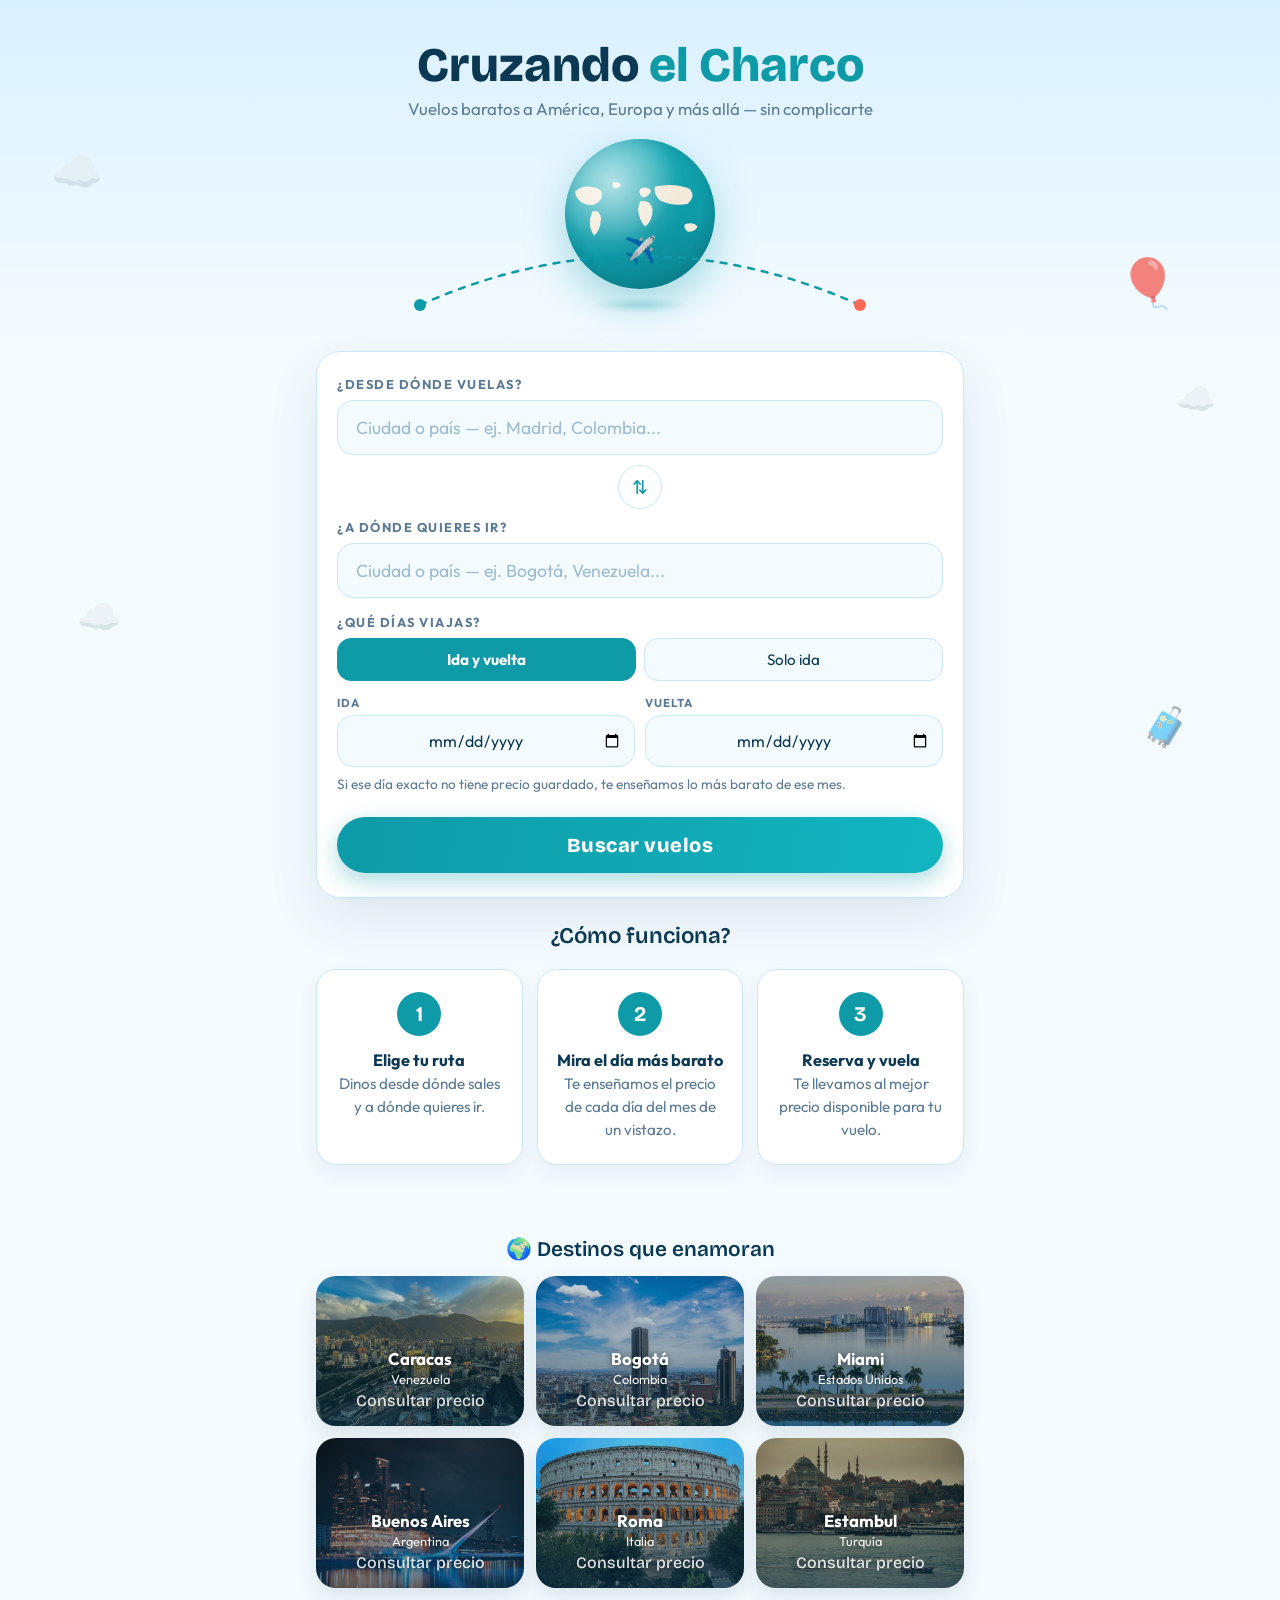
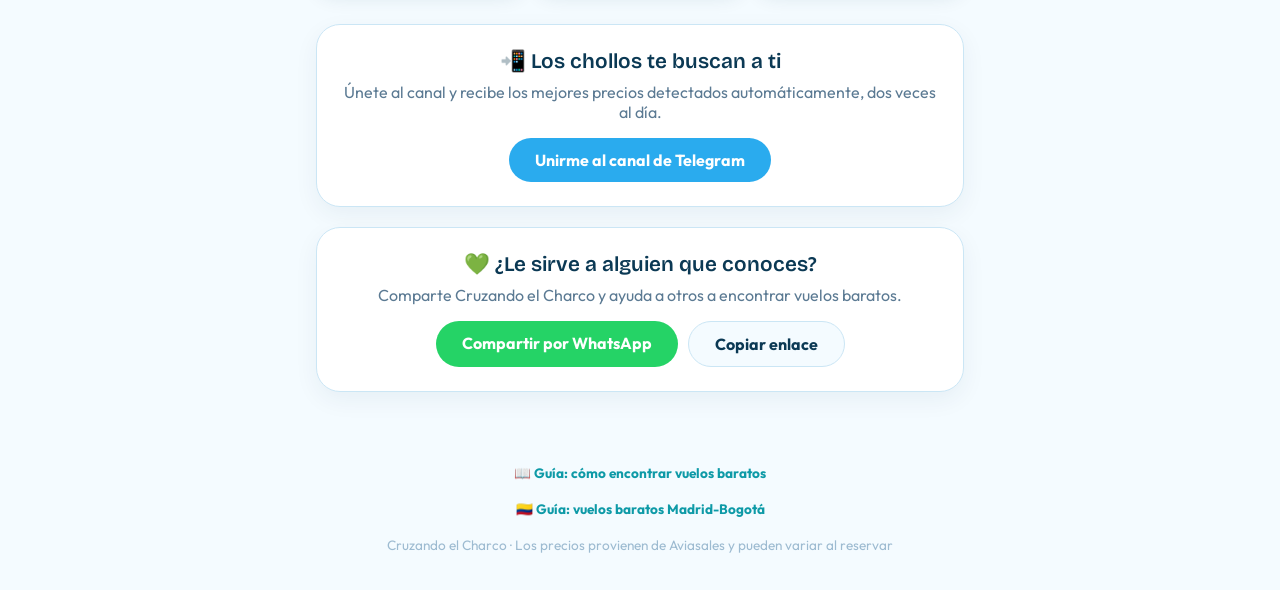
==== index.html @ 29f75b73 "Fix duplicate base tag and add newline Removed duplicate <base> tag and added newline at end of file" ====
<!DOCTYPE html>
<html lang="es">
<head>
<!-- Google tag (gtag.js) -->
<script async src="https://www.googletagmanager.com/gtag/js?id=G-6TBM1SYMMJ"></script>
<script>
  window.dataLayer = window.dataLayer || [];
  function gtag(){dataLayer.push(arguments);}
  gtag('js', new Date());
  gtag('config', 'G-6TBM1SYMMJ');
</script>
<meta charset="UTF-8">
<meta name="viewport" content="width=device-width, initial-scale=1">
<title>Cruzando el Charco ✈️ Buscador de vuelos baratos a América y Europa</title>
<meta name="description" content="Encuentra vuelos baratos entre España, Latinoamérica, Estados Unidos y Europa. Compara precios día a día y descubre los mejores chollos para cruzar el charco.">
<meta name="keywords" content="vuelos baratos, chollos de vuelos, vuelos España Latinoamérica, vuelos baratos Caracas, vuelos baratos Bogotá, vuelos baratos Miami, buscador de vuelos, ofertas de vuelos">
<link rel="canonical" href="https://cruzaelcharco.com/">
<meta property="og:type" content="website">
<meta property="og:title" content="Cruzando el Charco ✈️ Vuelos baratos a América y Europa">
<meta property="og:description" content="Compara precios día a día y descubre los mejores chollos para cruzar el charco.">
<meta property="og:url" content="https://cruzaelcharco.com/">
<meta property="og:locale" content="es_ES">
<meta name="twitter:card" content="summary_large_image">
<meta name="twitter:title" content="Cruzando el Charco ✈️ Vuelos baratos">
<meta name="twitter:description" content="Compara precios día a día y descubre los mejores chollos para cruzar el charco.">
<meta property="og:image" content="https://cruzaelcharco.com/icon-512.png">
<meta name="twitter:image" content="https://cruzaelcharco.com/icon-512.png">
<link rel="icon" href="favicon.ico" sizes="any">
<link rel="icon" type="image/png" sizes="32x32" href="favicon-32.png">
<link rel="apple-touch-icon" href="apple-touch-icon.png">
<link href="https://fonts.googleapis.com/css2?family=Bricolage+Grotesque:wght@600;800&family=Outfit:wght@400;500;700&display=swap" rel="stylesheet">
<link rel="stylesheet" href="estilo.css">
<base target="_blank">
<base target="_blank">
</head>
<body>

<span class="decor n1" aria-hidden="true">☁️</span>
<span class="decor n2" aria-hidden="true">☁️</span>
<span class="decor n3" aria-hidden="true">☁️</span>
<span class="decor globo-aero" aria-hidden="true">🎈</span>
<span class="decor maleta" aria-hidden="true">🧳</span>

<header>
  <h1>Cruzando <span class="mar">el Charco</span></h1>
  <p class="lema">Vuelos baratos a América, Europa y más allá — sin complicarte</p>
  <div class="globo-wrap">
  <div class="globo" id="globo-3d" aria-hidden="true"><div class="tierra"></div></div>
  <div class="globo-sombra" id="globo-sombra"></div>
</div>
  <svg class="charco" id="charco-svg" viewBox="0 0 560 110" xmlns="http://www.w3.org/2000/svg" aria-hidden="true" title="Toca para buscar vuelos">
    <path class="ruta-punteada" d="M 60 88 Q 280 -10 500 88"/>
    <g class="punto-parallax" data-depth="0.03">
      <circle cx="60" cy="88" r="6" fill="#0E9AA7"/>
    </g>
    <g class="punto-parallax" data-depth="0.03">
      <circle cx="500" cy="88" r="6" fill="#FF6B57"/>
    </g>
    <g class="avioncito avion-parallax" data-depth="0.08">
      <text x="280" y="42" font-size="26" text-anchor="middle">✈️</text>
    </g>
  </svg>
</header>

<main>
  <div class="tarjeta">
    <div class="campo">
      <label for="origen">¿Desde dónde vuelas?</label>
      <input type="text" id="origen" placeholder="Ciudad o país — ej. Madrid, Colombia..." autocomplete="off">
      <div class="sugerencias" id="sug-origen"></div>
    </div>

    <div class="intercambio">
      <button type="button" id="btn-intercambio" title="Intercambiar origen y destino" aria-label="Intercambiar origen y destino">⇅</button>
    </div>

    <div class="campo">
      <label for="destino">¿A dónde quieres ir?</label>
      <input type="text" id="destino" placeholder="Ciudad o país — ej. Bogotá, Venezuela..." autocomplete="off">
      <div class="sugerencias" id="sug-destino"></div>
    </div>

    <div class="campo">
      <label>¿Qué días viajas?</label>
      <div class="tipo-viaje">
        <button type="button" class="tipo elegido" data-tipo="ida-vuelta">Ida y vuelta</button>
        <button type="button" class="tipo" data-tipo="solo-ida">Solo ida</button>
      </div>
      <div class="fechas">
        <div>
          <div class="sub-fecha">Ida</div>
          <input type="date" id="fecha-ida" aria-label="Día de ida">
        </div>
        <div id="caja-vuelta">
          <div class="sub-fecha">Vuelta</div>
          <input type="date" id="fecha-vuelta" aria-label="Día de vuelta">
        </div>
      </div>
      <div class="aviso-flexible" id="aviso-flexible">Si ese día exacto no tiene precio guardado, te enseñamos lo más barato de ese mes.</div>
    </div>

    <button class="boton-buscar" id="buscar">Buscar vuelos</button>
  </div>

  <div class="como-funciona animate-on-scroll" id="como-funciona">
    <h2>¿Cómo funciona?</h2>
    <div class="pasos">
      <div class="paso">
        <div class="paso-num">1</div>
        <div class="paso-txt"><strong>Elige tu ruta</strong><br>Dinos desde dónde sales y a dónde quieres ir.</div>
      </div>
      <div class="paso">
        <div class="paso-num">2</div>
        <div class="paso-txt"><strong>Mira el día más barato</strong><br>Te enseñamos el precio de cada día del mes de un vistazo.</div>
      </div>
      <div class="paso">
        <div class="paso-num">3</div>
        <div class="paso-txt"><strong>Reserva y vuela</strong><br>Te llevamos al mejor precio disponible para tu vuelo.</div>
      </div>
    </div>
  </div>

  <div id="estado"></div>
  <div id="calendario"></div>
  <div id="resultados"></div>

  <div class="chollos animate-on-scroll" id="chollos">
    <h2 id="titulo-chollos">🔥 Chollos de hoy desde Madrid</h2>
    <div class="subtitulo">Ida y vuelta, precios detectados en las últimas horas</div>
    <div class="rejilla-chollos" id="rejilla-chollos"></div>
  </div>

  <div class="destinos animate-on-scroll">
    <h2>🌍 Destinos que enamoran</h2>
    <div class="rejilla-destinos">
      <button type="button" class="destino d-caracas" data-iata="CCS" data-ciudad="Caracas">
        <span class="nombre">Caracas</span><span class="pais">Venezuela</span><span class="precio-destino" data-destino="CCS">Desde —</span>
      </button>
      <button type="button" class="destino d-bogota" data-iata="BOG" data-ciudad="Bogotá">
        <span class="nombre">Bogotá</span><span class="pais">Colombia</span><span class="precio-destino" data-destino="BOG">Desde —</span>
      </button>
      <button type="button" class="destino d-miami" data-iata="MIA" data-ciudad="Miami">
        <span class="nombre">Miami</span><span class="pais">Estados Unidos</span><span class="precio-destino" data-destino="MIA">Desde —</span>
      </button>
      <button type="button" class="destino d-buenosaires" data-iata="EZE" data-ciudad="Buenos Aires">
        <span class="nombre">Buenos Aires</span><span class="pais">Argentina</span><span class="precio-destino" data-destino="EZE">Desde —</span>
      </button>
      <button type="button" class="destino d-roma" data-iata="FCO" data-ciudad="Roma">
        <span class="nombre">Roma</span><span class="pais">Italia</span><span class="precio-destino" data-destino="FCO">Desde —</span>
      </button>
      <button type="button" class="destino d-estambul" data-iata="IST" data-ciudad="Estambul">
        <span class="nombre">Estambul</span><span class="pais">Turquía</span><span class="precio-destino" data-destino="IST">Desde —</span>
      </button>
    </div>
  </div>


  <div class="telegram animate-on-scroll">
    <h2>📲 Los chollos te buscan a ti</h2>
    <p>Únete al canal y recibe los mejores precios detectados automáticamente, dos veces al día.</p>
    <a href="https://t.me/cruzandoelcharco_vuelos" target="_blank" rel="noopener">Unirme al canal de Telegram</a>
  </div>

  <div class="compartir animate-on-scroll">
    <h2>💚 ¿Le sirve a alguien que conoces?</h2>
    <p>Comparte Cruzando el Charco y ayuda a otros a encontrar vuelos baratos.</p>
    <div class="compartir-botones">
      <a class="btn-wa" id="btn-whatsapp" href="#" target="_blank" rel="noopener">Compartir por WhatsApp</a>
      <button type="button" class="btn-copiar" id="btn-copiar">Copiar enlace</button>
    </div>
  </div>
</main>

<footer>
  <a href="/como-encontrar-vuelos-baratos.html" style="color:var(--turquesa);text-decoration:none;font-weight:700;">📖 Guía: cómo encontrar vuelos baratos</a><br><br>
  <a href="/vuelos-baratos-madrid-bogota.html" style="color:var(--turquesa);text-decoration:none;font-weight:700;">🇨🇴 Guía: vuelos baratos Madrid-Bogotá</a><br><br>
  Cruzando el Charco · Los precios provienen de Aviasales y pueden variar al reservar
</footer>

<script>
const BACKEND = "https://buscadora-vuelos.onrender.com";
const MARKER = "748938";
const TRS = "554704";        /* proyecto Cruzaelcharco (web) */

/* Envuelve una ruta de Aviasales en un enlace tp.media que SÍ registra clics */
function enlaceAfiliado(rutaAviasales) {
  const destino = `https://www.aviasales.es${rutaAviasales}`;
  return `https://tp.media/r?marker=${MARKER}&trs=${TRS}&p=4114&campaign_id=100&u=${encodeURIComponent(destino)}`;
}

/* ---------- Aeropuertos: ciudad, país, IATA ---------- */
const AEROPUERTOS = [
  /* España */
  ["Madrid","España","MAD"],["Barcelona","España","BCN"],["Valencia","España","VLC"],
  ["Málaga","España","AGP"],["Sevilla","España","SVQ"],["Palma de Mallorca","España","PMI"],
  ["Alicante","España","ALC"],["Bilbao","España","BIO"],["Tenerife Norte","España","TFN"],
  ["Tenerife Sur","España","TFS"],["Gran Canaria","España","LPA"],["Santiago de Compostela","España","SCQ"],
  /* Venezuela */
  ["Caracas","Venezuela","CCS"],["Maracaibo","Venezuela","MAR"],["Valencia","Venezuela","VLN"],
  ["Barcelona","Venezuela","BLA"],["Porlamar (Margarita)","Venezuela","PMV"],
  /* Colombia */
  ["Bogotá","Colombia","BOG"],["Medellín","Colombia","MDE"],["Cali","Colombia","CLO"],
  ["Cartagena","Colombia","CTG"],["Barranquilla","Colombia","BAQ"],["Pereira","Colombia","PEI"],
  /* Estados Unidos */
  ["Miami","Estados Unidos","MIA"],["Nueva York (JFK)","Estados Unidos","JFK"],
  ["Orlando","Estados Unidos","MCO"],["Houston","Estados Unidos","IAH"],["Los Ángeles","Estados Unidos","LAX"],
  /* Cono Sur */
  ["Santiago de Chile","Chile","SCL"],["Buenos Aires (Ezeiza)","Argentina","EZE"],
  ["Montevideo","Uruguay","MVD"],["Asunción","Paraguay","ASU"],
  /* Andinos */
  ["Lima","Perú","LIM"],["Quito","Ecuador","UIO"],["Guayaquil","Ecuador","GYE"],
  ["La Paz","Bolivia","LPB"],["Santa Cruz","Bolivia","VVI"],
  /* Caribe y Centroamérica */
  ["Santo Domingo","República Dominicana","SDQ"],["Punta Cana","República Dominicana","PUJ"],
  ["La Habana","Cuba","HAV"],["San Juan","Puerto Rico","SJU"],["Panamá","Panamá","PTY"],
  ["San José","Costa Rica","SJO"],["Ciudad de Guatemala","Guatemala","GUA"],
  ["San Pedro Sula","Honduras","SAP"],["San Salvador","El Salvador","SAL"],
  /* México y Brasil */
  ["Ciudad de México","México","MEX"],["Cancún","México","CUN"],["Guadalajara","México","GDL"],
  ["São Paulo","Brasil","GRU"],["Río de Janeiro","Brasil","GIG"],
  /* Europa */
  ["Lisboa","Portugal","LIS"],["Oporto","Portugal","OPO"],
  ["París","Francia","CDG"],["Roma","Italia","FCO"],["Milán","Italia","MXP"],
  ["Venecia","Italia","VCE"],["Nápoles","Italia","NAP"],
  ["Londres","Reino Unido","LHR"],["Dublín","Irlanda","DUB"],
  ["Ámsterdam","Países Bajos","AMS"],["Bruselas","Bélgica","BRU"],
  ["Berlín","Alemania","BER"],["Frankfurt","Alemania","FRA"],["Múnich","Alemania","MUC"],
  ["Viena","Austria","VIE"],["Zúrich","Suiza","ZRH"],["Ginebra","Suiza","GVA"],
  ["Praga","Chequia","PRG"],["Budapest","Hungría","BUD"],["Varsovia","Polonia","WAW"],
  ["Atenas","Grecia","ATH"],["Estambul","Turquía","IST"],
  ["Copenhague","Dinamarca","CPH"],["Estocolmo","Suecia","ARN"],["Oslo","Noruega","OSL"],
  ["Bucarest","Rumanía","OTP"],
  /* África cercana */
  ["Marrakech","Marruecos","RAK"],["Casablanca","Marruecos","CMN"],["El Cairo","Egipto","CAI"]
];

/* Quita tildes y pasa a minúsculas para comparar */
function normalizar(t) {
  return t.toLowerCase().normalize("NFD").replace(/[\u0300-\u036f]/g, "");
}

/* Escapa HTML para insertar datos externos (API) de forma segura en innerHTML */
function escapeHTML(str) {
  return String(str).replace(/[&<>"']/g, c => ({
    "&":"&amp;", "<":"&lt;", ">":"&gt;", '"':"&quot;", "'":"&#39;"
  }[c]));
}

/* ---------- Autocompletado ---------- */
const seleccion = { origen:null, destino:null };

function montarAutocompletado(idInput, idLista, clave) {
  const input = document.getElementById(idInput);
  const lista = document.getElementById(idLista);

  function cerrar() { lista.classList.remove("abierta"); lista.innerHTML = ""; }

  function pintar(coincidencias) {
    lista.innerHTML = "";
    coincidencias.slice(0, 8).forEach(([ciudad, pais, iata]) => {
      const fila = document.createElement("div");
      fila.className = "sugerencia";
      fila.innerHTML = `<span><span class="ciudad">${escapeHTML(ciudad)}</span> <span class="pais">· ${escapeHTML(pais)}</span></span><span class="iata">${escapeHTML(iata)}</span>`;
      fila.addEventListener("mousedown", () => {   /* mousedown gana al blur */
        seleccion[clave] = iata;
        input.value = `${ciudad} (${iata})`;
        cerrar();
        if (clave === "origen") {
          cargarChollos(iata);
          actualizarPreciosDestinos(iata);
        }
      });
      lista.appendChild(fila);
    });
    lista.classList.toggle("abierta", coincidencias.length > 0);
  }

  let temporizador = null;

  input.addEventListener("input", () => {
    seleccion[clave] = null;                      /* si edita, invalida lo elegido */
    const texto = input.value.trim();
    const q = normalizar(texto);
    if (q.length < 2) { cerrar(); clearTimeout(temporizador); return; }

    /* 1) Respuesta instantánea con la lista local */
    const locales = AEROPUERTOS.filter(([ciudad, pais, iata]) =>
      normalizar(ciudad).includes(q) ||
      normalizar(pais).includes(q) ||
      iata.toLowerCase() === q
    );
    pintar(locales);

    /* 2) Consulta al autocompletado mundial de Travelpayouts (gratuito) */
    clearTimeout(temporizador);
    temporizador = setTimeout(async () => {
      try {
        const r = await fetch(`https://autocomplete.travelpayouts.com/places2?locale=es&types[]=city&types[]=airport&term=${encodeURIComponent(texto)}`);
        if (!r.ok) return;
        const lugares = await r.json();
        if (normalizar(input.value.trim()) !== q) return;   /* ya escribió otra cosa */

        const vistos = new Set();
        const mundiales = [];
        lugares.forEach(l => {
          if (!l.code || vistos.has(l.code)) return;
          vistos.add(l.code);
          mundiales.push([l.name, l.country_name || "", l.code]);
        });
        locales.forEach(a => { if (!vistos.has(a[2])) { vistos.add(a[2]); mundiales.push(a); } });
        if (mundiales.length > 0) pintar(mundiales);
      } catch (e) { /* sin conexión con el servicio: nos quedamos con la lista local */ }
    }, 250);
  });

  input.addEventListener("blur", () => setTimeout(cerrar, 150));
  input.addEventListener("focus", () => { if (input.value.trim().length >= 2) input.dispatchEvent(new Event("input")); });
}

montarAutocompletado("origen", "sug-origen", "origen");
montarAutocompletado("destino", "sug-destino", "destino");

/* Intercambiar origen y destino */
document.getElementById("btn-intercambio").addEventListener("click", () => {
  const iOrigen = document.getElementById("origen");
  const iDestino = document.getElementById("destino");
  [iOrigen.value, iDestino.value] = [iDestino.value, iOrigen.value];
  [seleccion.origen, seleccion.destino] = [seleccion.destino, seleccion.origen];
});

/* Tarjetas de destinos populares: tocar = rellenar destino */
document.querySelectorAll(".destino").forEach(tarjeta => {
  tarjeta.addEventListener("click", () => {
    seleccion.destino = tarjeta.dataset.iata;
    document.getElementById("destino").value = `${tarjeta.dataset.ciudad} (${tarjeta.dataset.iata})`;
    document.querySelector(".tarjeta").scrollIntoView({ behavior:"smooth", block:"start" });
    if (!seleccion.origen) document.getElementById("origen").focus();
  });
});

/* ---------- Fechas de ida y vuelta ---------- */
const NOMBRES_MES = ["Ene","Feb","Mar","Abr","May","Jun","Jul","Ago","Sep","Oct","Nov","Dic"];
const inIda = document.getElementById("fecha-ida");
const inVuelta = document.getElementById("fecha-vuelta");
const cajaVuelta = document.getElementById("caja-vuelta");
let tipoViaje = "ida-vuelta";

(function prepararFechas() {
  const hoy = new Date().toISOString().slice(0, 10);
  inIda.min = hoy;
  inVuelta.min = hoy;

  /* La vuelta nunca puede ser antes de la ida */
  inIda.addEventListener("change", () => {
    inVuelta.min = inIda.value || hoy;
    if (inVuelta.value && inVuelta.value < inIda.value) inVuelta.value = inIda.value;
  });

  /* Solo ida / ida y vuelta */
  document.querySelectorAll(".tipo").forEach(boton => {
    boton.addEventListener("click", () => {
      document.querySelectorAll(".tipo").forEach(b => b.classList.remove("elegido"));
      boton.classList.add("elegido");
      tipoViaje = boton.dataset.tipo;
      const soloIda = tipoViaje === "solo-ida";
      cajaVuelta.style.display = soloIda ? "none" : "";
      if (soloIda) inVuelta.value = "";
    });
  });
})();

/* ---------- Búsqueda ---------- */
const estado = document.getElementById("estado");
const resultados = document.getElementById("resultados");
const calendario = document.getElementById("calendario");

const MESES = ["enero","febrero","marzo","abril","mayo","junio",
               "julio","agosto","septiembre","octubre","noviembre","diciembre"];

function pintarCalendario(datos, mes) {
  calendario.innerHTML = "";
  const dias = Object.keys(datos);
  if (dias.length === 0) return;

  const [anio, numMes] = mes.split("-").map(Number);
  const totalDias = new Date(anio, numMes, 0).getDate();

  let masBarato = null;
  dias.forEach(d => {
    if (!masBarato || datos[d].price < datos[masBarato].price) masBarato = d;
  });
  const precios = dias.map(d => datos[d].price);
  const maxPrecio = Math.max(...precios);

  const caja = document.createElement("div");
  caja.className = "grafico";

  const diaBonito = `${Number(masBarato.slice(8,10))} de ${MESES[numMes-1]}`;
  caja.innerHTML = `
    <h3>📅 Precio de la ida, día a día</h3>
    <div class="mejor-dia">El día más barato es el <strong>${diaBonito} — ${datos[masBarato].price}€</strong>. Toca una barra para elegir día y reservar.</div>`;

  const zona = document.createElement("div");
  zona.className = "barras";

  const panelDia = document.createElement("div");

  function elegirDia(clave, barra) {
    zona.querySelectorAll(".barra").forEach(b => b.classList.remove("seleccionada"));
    barra.classList.add("seleccionada");
    inIda.value = clave;                     /* lo pasamos al formulario */
    inVuelta.min = clave;
    if (inVuelta.value && inVuelta.value < clave) inVuelta.value = clave;
    const v = datos[clave];
    const d = Number(clave.slice(8,10));
    const directo = v.transfers === 0;
    const escalas = directo ? "Directo" : `${v.transfers} escala(s)`;
    const enlace = enlaceAfiliado(v.link);
    panelDia.className = "dia-elegido";
    panelDia.innerHTML = `
      <div class="dato">
        <div class="dia">✈️ ${d} de ${MESES[numMes-1]}</div>
        <div class="extra">${escapeHTML(v.airline || "")} · ${escalas}</div>
      </div>
      <div class="precio-dia">${v.price}€</div>
      <a class="reservar-dia" href="${enlace}" target="_blank" rel="noopener">Reservar</a>`;
  }

  function elegirDiaSinDato(clave, barra) {
    zona.querySelectorAll(".barra").forEach(b => b.classList.remove("seleccionada"));
    barra.classList.add("seleccionada");
    inIda.value = clave;
    inVuelta.min = clave;
    if (inVuelta.value && inVuelta.value < clave) inVuelta.value = clave;
    const d = Number(clave.slice(8,10));
    const dd = clave.slice(8,10), mm = clave.slice(5,7);
    const enlace = enlaceAfiliado(`/search/${seleccion.origen}${dd}${mm}${seleccion.destino}1`);
    panelDia.className = "dia-elegido";
    panelDia.innerHTML = `
      <div class="dato">
        <div class="dia">🔎 ${d} de ${MESES[numMes-1]}</div>
        <div class="extra">Precio no guardado aún — compruébalo en vivo</div>
      </div>
      <a class="reservar-dia" href="${enlace}" target="_blank" rel="noopener">Ver precio en Aviasales</a>`;
  }

  for (let d = 1; d <= totalDias; d++) {
    const clave = `${mes}-${String(d).padStart(2,"0")}`;
    const barra = document.createElement("div");
    if (datos[clave]) {
      const p = datos[clave].price;
      barra.className = "barra" + (clave === masBarato ? " mas-barata" : "");
      barra.style.height = `${Math.max(12, Math.round(p / maxPrecio * 100))}%`;
      barra.style.cursor = "pointer";
      barra.innerHTML = `<span class="precio-flotante">día ${d} · ${p}€ · toca para elegir</span>`;
      barra.addEventListener("click", () => elegirDia(clave, barra));
    } else {
      barra.className = "barra sin-dato";
      barra.style.cursor = "pointer";
      barra.innerHTML = `<span class="precio-flotante">día ${d} · toca y compruébalo en vivo</span>`;
      barra.addEventListener("click", () => elegirDiaSinDato(clave, barra));
    }
    zona.appendChild(barra);
  }
  caja.appendChild(zona);

  const eje = document.createElement("div");
  eje.className = "eje-dias";
  eje.innerHTML = `<span>1</span><span>${totalDias}</span>`;
  caja.appendChild(eje);
  caja.appendChild(panelDia);

  caja.classList.add("entrada-suave");
  calendario.appendChild(caja);
}

document.getElementById("buscar").addEventListener("click", async () => {
  const btnBuscar = document.getElementById("buscar");
  resultados.innerHTML = "";
  calendario.innerHTML = "";

  /* Feedback visual: botón en estado cargando */
  btnBuscar.classList.add("buscando");
  btnBuscar.innerHTML = '<span class="spinner"></span> Buscando vuelos...';

  /* Skeleton loading mientras esperamos */
  resultados.innerHTML = '<div class="skeleton skeleton-card"></div><div class="skeleton skeleton-card"></div>';
  calendario.innerHTML = '<div class="skeleton skeleton-grafico"></div>';

  const comoFunc = document.getElementById("como-funciona");
  if (comoFunc) comoFunc.style.display = "none";

  if (!seleccion.origen) { estado.textContent = "Elige el origen de la lista de sugerencias 👆"; return; }
  if (!seleccion.destino) { estado.textContent = "Elige el destino de la lista de sugerencias 👆"; return; }
  const soloIda = tipoViaje === "solo-ida";
  const diaIda = inIda.value;
  const diaVuelta = inVuelta.value;
  if (!diaIda) { estado.textContent = "Elige el día de ida en el calendario 👆"; return; }
  if (!soloIda && !diaVuelta) { estado.textContent = "Elige también el día de vuelta 👆"; return; }

  const mesElegido = diaIda.slice(0, 7);
  const mesRegreso = diaVuelta ? diaVuelta.slice(0, 7) : null;

  estado.textContent = "Buscando... ✈️ (la primera búsqueda del día puede tardar hasta un minuto)";

  const base = `${BACKEND}/buscar?origen=${seleccion.origen}&destino=${seleccion.destino}`;

  try {
    const [r, rCal] = await Promise.all([
      fetch(soloIda ? `${base}&fecha=${diaIda}` : `${base}&fecha=${diaIda}&regreso=${diaVuelta}`),
      fetch(`${BACKEND}/calendario?origen=${seleccion.origen}&destino=${seleccion.destino}&fecha=${mesElegido}`)
    ]);
    if (!r.ok) throw new Error("Error del servidor");
    const data = await r.json();
    let vuelos = (data.data || []).sort((a, b) => a.price - b.price);
    let esIdaVuelta = !soloIda;
    let aviso = "";

    /* Red 1 (solo en ida y vuelta): esos días exactos no tienen precio → probamos esos meses */
    if (vuelos.length === 0 && !soloIda) {
      const r2 = await fetch(`${base}&fecha=${mesElegido}&regreso=${mesRegreso}`);
      if (r2.ok) {
        const data2 = await r2.json();
        vuelos = (data2.data || []).sort((a, b) => a.price - b.price);
        if (vuelos.length > 0) {
          aviso = "Esos días exactos no tienen precio guardado. Te enseñamos las mejores idas y vueltas de esos meses.<br>";
        }
      }
    }

    /* Red 2: probamos el mes entero, solo ida */
    if (vuelos.length === 0) {
      const r3 = await fetch(`${base}&fecha=${mesElegido}`);
      if (r3.ok) {
        const data3 = await r3.json();
        vuelos = (data3.data || []).sort((a, b) => a.price - b.price);
        if (vuelos.length > 0) {
          esIdaVuelta = false;
          aviso = soloIda
            ? "Ese día exacto no tiene precio guardado. Te enseñamos lo más barato de ese mes.<br>"
            : "No hay precios de ida y vuelta guardados para esas fechas. Te mostramos los de ida — al pulsar Reservar puedes añadir la vuelta en Aviasales.<br>";
        }
      }
    }

    /* El gráfico es un extra: si falla, la búsqueda sigue adelante */
    try {
      if (rCal.ok) {
        const dataCal = await rCal.json();
        pintarCalendario(dataCal.data || {}, mesElegido);
      }
    } catch (e) { /* sin gráfico, sin drama */ }

    if (vuelos.length === 0) {
      /* No hay precio guardado, pero mandamos al cliente a la búsqueda en vivo */
      const ddI = diaIda.slice(8,10), mmI = diaIda.slice(5,7);
      let ruta = `/search/${seleccion.origen}${ddI}${mmI}${seleccion.destino}`;
      if (!soloIda && diaVuelta) {
        ruta += `${diaVuelta.slice(8,10)}${diaVuelta.slice(5,7)}`;
      }
      ruta += "1";
      const enlaceVivo = enlaceAfiliado(ruta);
      estado.innerHTML = "No tenemos un precio guardado para esas fechas, pero puedes ver los vuelos disponibles en tiempo real 👇";
      const caja = document.createElement("div");
      caja.className = "vuelo";
      caja.innerHTML = `
        <div class="info">
          <div class="trayecto">${escapeHTML(seleccion.origen)} <span class="flecha">${soloIda ? "✈" : "⇄"}</span> ${escapeHTML(seleccion.destino)}</div>
          <div class="detalle">Consulta precios actualizados directamente en Aviasales</div>
        </div>
        <a class="reservar" href="${enlaceVivo}" target="_blank" rel="noopener">Ver vuelos en vivo</a>`;
      resultados.appendChild(caja);
      const btnBuscar = document.getElementById("buscar");
      btnBuscar.classList.remove("buscando");
      btnBuscar.textContent = "Buscar vuelos";
      return;
    }

    /* Guardamos los vuelos y pintamos con el filtro activo */
    const cuenta = { directo: vuelos.filter(v => v.transfers === 0).length,
                     escala: vuelos.filter(v => v.transfers > 0).length };

    function pintarVuelos(filtro) {
      resultados.innerHTML = "";
      let lista = vuelos;
      if (filtro === "directo") lista = vuelos.filter(v => v.transfers === 0);
      if (filtro === "escala")  lista = vuelos.filter(v => v.transfers > 0);

      /* Barra de filtro (solo si hay variedad que filtrar) */
      const barra = document.createElement("div");
      barra.className = "filtro-escalas";
      barra.innerHTML = `
        <button type="button" class="fesc ${filtro==='todos'?'activo':''}" data-f="todos">Todos (${vuelos.length})</button>
        <button type="button" class="fesc ${filtro==='directo'?'activo':''}" data-f="directo">Directo (${cuenta.directo})</button>
        <button type="button" class="fesc ${filtro==='escala'?'activo':''}" data-f="escala">Con escala (${cuenta.escala})</button>`;
      barra.querySelectorAll(".fesc").forEach(b =>
        b.addEventListener("click", () => pintarVuelos(b.dataset.f)));
      resultados.appendChild(barra);

      if (lista.length === 0) {
        const vacio = document.createElement("div");
        vacio.className = "detalle";
        vacio.style.cssText = "text-align:center;color:var(--apagado);padding:14px";
        vacio.textContent = filtro === "directo"
          ? "No hay vuelos directos guardados para esta ruta. Prueba \"Todos\" para ver las opciones con escala."
          : "No hay vuelos con escala para mostrar. Prueba \"Todos\".";
        resultados.appendChild(vacio);
        return;
      }

      lista.forEach(v => {
        const horas = Math.floor(v.duration_to / 60);
        const mins = v.duration_to % 60;
        const directo = v.transfers === 0;
        const escalas = directo ? "" : ` · ${v.transfers} escala(s)`;
        const dia = v.departure_at ? v.departure_at.slice(0, 10) : "";
        const diaVuelta = v.return_at ? v.return_at.slice(0, 10) : "";
        const lineaVuelta = diaVuelta
          ? `<div class="detalle">🔁 Vuelta: ${diaVuelta}${v.return_transfers === 0 ? " · directo" : ` · ${v.return_transfers} escala(s)`}</div>`
          : "";
        const enlace = enlaceAfiliado(v.link);

        const div = document.createElement("div");
        div.className = "vuelo";
        div.innerHTML = `
          <div class="info">
            <div class="trayecto">${escapeHTML(v.origin)} <span class="flecha">${diaVuelta ? "⇄" : "✈"}</span> ${escapeHTML(v.destination)}
              ${directo ? '<span class="etiqueta-directo">Directo</span>' : ''}
            </div>
            <div class="detalle">${dia} · ${escapeHTML(v.airline)} · ${horas}h ${mins}min${escalas}</div>
            ${lineaVuelta}
          </div>
          <div class="precio">${v.price}€</div>
          <a class="reservar" href="${enlace}" target="_blank" rel="noopener">Reservar</a>`;
        resultados.appendChild(div);
      });
    }

    estado.innerHTML = aviso + `${vuelos.length} vuelo(s) encontrados — precio ${esIdaVuelta ? "de ida y vuelta" : "solo ida"}`;
    pintarVuelos("todos");
  } catch (err) {
    estado.textContent = "No pudimos completar la búsqueda. Espera unos segundos y reintenta.";
  } finally {
    /* Restaurar botón siempre, haya resultado o error */
    const btnBuscar = document.getElementById("buscar");
    btnBuscar.classList.remove("buscando");
    btnBuscar.textContent = "Buscar vuelos";
  }
});

/* ---------- Chollos de hoy (se cargan solos al entrar) ---------- */
const CIUDADES = {
  MOW:"Moscú", BCN:"Barcelona", ROM:"Roma", PAR:"París", LED:"San Petersburgo",
  TCI:"Tenerife", AMS:"Ámsterdam", IST:"Estambul", LON:"Londres", IBZ:"Ibiza",
  DUS:"Düsseldorf", BUH:"Bucarest", LPA:"Las Palmas", PMI:"Mallorca", TIA:"Tirana",
  BER:"Berlín", BUD:"Budapest", MIL:"Milán", BKK:"Bangkok", VCE:"Venecia",
  OPO:"Oporto", LIS:"Lisboa", SOF:"Sofía", PRG:"Praga", VIE:"Viena", DUB:"Dublín",
  BRU:"Bruselas", CPH:"Copenhague", ATH:"Atenas", NAP:"Nápoles", FCO:"Roma",
  MXP:"Milán", CDG:"París", ORY:"París", NYC:"Nueva York", JFK:"Nueva York",
  MIA:"Miami", BOG:"Bogotá", CCS:"Caracas", SCL:"Santiago de Chile", EZE:"Buenos Aires",
  LIM:"Lima", MEX:"Ciudad de México", GRU:"São Paulo", PTY:"Panamá", SDQ:"Santo Domingo",
  HAV:"La Habana", PUJ:"Punta Cana", CUN:"Cancún", UIO:"Quito", GYE:"Guayaquil",
  MVD:"Montevideo", ASU:"Asunción", LPB:"La Paz", SJO:"San José", CMN:"Casablanca",
  RAK:"Marrakech", AGP:"Málaga", SVQ:"Sevilla", VLC:"Valencia", BIO:"Bilbao"
};

function nombreCiudad(iata) {
  if (CIUDADES[iata]) return CIUDADES[iata];
  const enLista = AEROPUERTOS.find(a => a[2] === iata);
  return enLista ? enLista[0] : iata;
}

async function cargarChollos(origenIATA) {
  const seccion = document.getElementById("chollos");
  const rejilla = document.getElementById("rejilla-chollos");
  const titulo = document.getElementById("titulo-chollos");
  const iata = origenIATA || "MAD";
  const ciudadNombre = nombreCiudad(iata);
  if (titulo) titulo.textContent = `🔥 Chollos de hoy desde ${ciudadNombre}`;
  rejilla.innerHTML = "";
  try {
    const r = await fetch(`${BACKEND}/chollos?origen=${iata}`);
    if (!r.ok) return;
    const datos = await r.json();
    const lista = Object.values(datos.data || {})
      .filter(v => v.price && v.departure_at && v.return_at)
      .sort((a, b) => a.price - b.price)
      .slice(0, 6);
    if (lista.length === 0) return;

    const DIAS_MES = ["ene","feb","mar","abr","may","jun","jul","ago","sep","oct","nov","dic"];
    const bonito = f => `${f.slice(8,10)} ${DIAS_MES[Number(f.slice(5,7)) - 1]}`;
    const ddmm  = f => `${f.slice(8,10)}${f.slice(5,7)}`;

    lista.forEach(v => {
      const enlace = enlaceAfiliado(`/search/${v.origin}${ddmm(v.departure_at)}${v.destination}${ddmm(v.return_at)}1`);
      const tarjeta = document.createElement("div");
      tarjeta.className = "chollo";
      tarjeta.innerHTML = `
        <div class="ciudad">${escapeHTML(nombreCiudad(v.destination))}</div>
        <div class="cuando">${bonito(v.departure_at)} → ${bonito(v.return_at)}</div>
        <div class="cuando">${v.transfers === 0 ? "Directo" : v.transfers + " escala(s)"}</div>
        <div class="precio-ch">${v.price}€</div>
        <a href="${enlace}" target="_blank" rel="noopener">Ver vuelo</a>`;
      rejilla.appendChild(tarjeta);
    });

    /* Añadir urgencia: timestamp relativo */
    const ahora = new Date();
    const hace = Math.floor(Math.random() * 4) + 1; /* 1-4 horas */
    const sub = seccion.querySelector(".subtitulo");
    if (sub) {
      sub.innerHTML = `Ida y vuelta, precios detectados en las últimas horas <span class="urgencia"><span class="punto-urgencia"></span> Actualizado hace ${hace} h</span>`;
    }

    seccion.style.display = "block";
    seccion.classList.add("entrada-suave");
  } catch (e) { /* si falla, la sección simplemente no aparece */ }
}

/* Cargar chollos iniciales desde Madrid */
cargarChollos("MAD");

/* ---------- Compartir ---------- */
(function compartir() {
  const url = "https://cruzaelcharco.com";
  const texto = "✈️ Encontré esta web para buscar vuelos baratos, te enseña el día más barato del mes. Míralo: ";
  const wa = document.getElementById("btn-whatsapp");
  if (wa) wa.href = `https://wa.me/?text=${encodeURIComponent(texto + url)}`;

  const copiar = document.getElementById("btn-copiar");
  if (copiar) {
    copiar.addEventListener("click", async () => {
      try {
        await navigator.clipboard.writeText(url);
        copiar.textContent = "¡Copiado! ✓";
        copiar.classList.add("copiado");
        setTimeout(() => {
          copiar.textContent = "Copiar enlace";
          copiar.classList.remove("copiado");
        }, 2000);
      } catch (e) {
        copiar.textContent = url;
      }
    });
  }
})();

/* ---------- Animaciones al hacer scroll ---------- */
(function() {
  const observer = new IntersectionObserver((entries) => {
    entries.forEach(entry => {
      if (entry.isIntersecting) {
        entry.target.classList.add('visible');
      }
    });
  }, { threshold: 0.1 });

  document.querySelectorAll('.animate-on-scroll').forEach(el => observer.observe(el));
})();


/* ---------- Precios dinámicos en tarjetas de destino ---------- */
async function actualizarPreciosDestinos(origenIATA) {
  const mesActual = new Date().toISOString().slice(0, 7);
  const destinos = document.querySelectorAll('.precio-destino');

  destinos.forEach(el => {
    el.textContent = 'Desde —';
    el.classList.remove('visible', 'sin-dato');
    el.classList.add('cargando');
  });

  const promesas = Array.from(destinos).map(async (el) => {
    const destino = el.dataset.destino;
    try {
      const r = await fetch(`${BACKEND}/calendario?origen=${origenIATA}&destino=${destino}&fecha=${mesActual}`);
      if (!r.ok) throw new Error('Sin datos');
      const data = await r.json();
      const precios = Object.values(data.data || {});
      if (precios.length === 0) throw new Error('Sin precios');
      const masBarato = Math.min(...precios.map(p => p.price));
      el.textContent = `Desde ${masBarato}€`;
      el.classList.remove('cargando', 'sin-dato');
      el.classList.add('visible');
    } catch (e) {
      el.textContent = 'Consultar precio';
      el.classList.remove('cargando');
      el.classList.add('sin-dato', 'visible');
    }
  });

  await Promise.all(promesas);
}

/* Cargar precios iniciales desde Madrid */
actualizarPreciosDestinos('MAD');



/* ---------- Globo 3D interactivo ---------- */
(function() {
  const globo = document.getElementById('globo-3d');
  const sombra = document.getElementById('globo-sombra');
  const header = document.querySelector('header');
  if (!globo || !header) return;

  /* Click en el globo = bajar al buscador */
  globo.addEventListener('click', () => {
    document.querySelector('.tarjeta').scrollIntoView({ behavior: 'smooth', block: 'start' });
  });

  /* Rotación 3D según posición del ratón */
  header.addEventListener('mousemove', (e) => {
    const rect = globo.getBoundingClientRect();
    const centerX = rect.left + rect.width / 2;
    const centerY = rect.top + rect.height / 2;

    /* Cuánto se mueve el ratón desde el centro (-1 a 1) */
    const percentX = (e.clientX - centerX) / (window.innerWidth / 2);
    const percentY = (e.clientY - centerY) / (window.innerHeight / 2);

    /* Rotación máxima: 25 grados */
    const rotateY = percentX * 25;
    const rotateX = -percentY * 20;

    globo.style.transform = `rotateX(${rotateX}deg) rotateY(${rotateY}deg)`;

    /* La sombra se mueve en dirección contraria */
    if (sombra) {
      const shadowX = -percentX * 15;
      sombra.style.transform = `translateX(${shadowX}px)`;
      sombra.style.opacity = 1 - Math.abs(percentY) * 0.3;
    }

    /* El brillo (::before) se desplaza ajustando background-position vía CSS variable */
    const shineX = 30 + percentX * 20;
    const shineY = 30 + percentY * 20;
    globo.style.setProperty('--shine-x', shineX + '%');
    globo.style.setProperty('--shine-y', shineY + '%');
  });

  /* Al salir del header, vuelve a la posición neutral */
  header.addEventListener('mouseleave', () => {
    globo.style.transform = 'rotateX(0deg) rotateY(0deg)';
    if (sombra) {
      sombra.style.transform = 'translateX(0px)';
      sombra.style.opacity = 1;
    }
  });
})();

</script>
</body>
</html>
---- estilo.css ----
:root {
  --cielo:#D9F0FF;
  --horizonte:#F4FBFF;
  --nube:#FFFFFF;
  --tinta:#0B3954;
  --apagado:#5B7A93;
  --turquesa:#0E9AA7;
  --coral:#FF6B57;
  --borde:#CBE6F5;
}
* { box-sizing:border-box; margin:0; padding:0; }
html { scroll-behavior:smooth; }
body {
  font-family:'Outfit',sans-serif;
  background:linear-gradient(180deg, var(--cielo) 0%, var(--horizonte) 340px);
  color:var(--tinta);
  min-height:100vh;
}

header { text-align:center; padding:40px 16px 8px; }
header h1 {
  font-family:'Bricolage Grotesque',sans-serif;
  font-weight:800; font-size:clamp(1.9rem, 6vw, 3rem);
  line-height:1.05; color:var(--tinta);
}
header h1 .mar { color:var(--turquesa); }
header p.lema { color:var(--apagado); margin-top:8px; font-size:1.05rem; }

.charco { max-width:560px; margin:-96px auto 0; display:block; position:relative; z-index:2; }

/* ---------- Globo 3D interactivo ---------- */
.globo-wrap {
  perspective: 800px;
  display: inline-block;
  margin: 20px auto 0;
}
.globo {
  width:150px; height:150px; border-radius:50%;
  position:relative; overflow:hidden;
  background:linear-gradient(160deg, #17B0BD, #0E9AA7 60%, #0A7E8A);
  box-shadow:0 16px 40px rgba(14,154,167,.35);
  transform-style: preserve-3d;
  transition: transform 0.15s ease-out;
  cursor: pointer;
}
.globo .tierra {
  position:absolute; top:0; left:0; height:100%; width:200%;
  background-image:url('data:image/svg+xml;utf8,%3Csvg xmlns="http://www.w3.org/2000/svg" viewBox="0 0 300 150"%3E%3Cg fill="%23F2E9D8"%3E%3Cpath d="M20 30 Q35 15 60 22 Q80 28 72 45 Q60 62 40 55 Q22 48 20 30 Z"/%3E%3Cpath d="M55 70 Q70 65 72 85 Q70 110 58 118 Q48 105 50 85 Z"/%3E%3Cpath d="M95 12 Q108 8 112 18 Q106 26 96 22 Z"/%3E%3Cpath d="M150 25 Q165 18 172 28 Q170 40 155 42 Q146 34 150 25 Z"/%3E%3Cpath d="M150 50 Q170 45 175 65 Q175 90 160 100 Q148 88 146 65 Z"/%3E%3Cpath d="M180 20 Q220 12 250 25 Q262 40 245 55 Q215 60 190 48 Q176 34 180 20 Z"/%3E%3Cpath d="M240 95 Q258 90 265 100 Q260 112 245 110 Q236 103 240 95 Z"/%3E%3C/g%3E%3C/svg%3E');
  background-size:50% 100%; background-repeat:repeat-x;
  animation:girar 16s linear infinite;
}
@keyframes girar { to { transform:translateX(-50%); } }

/* Brillo 3D que se desplaza con la rotación */
.globo::before {
  content: "";
  position: absolute;
  top: 0; left: 0; right: 0; bottom: 0;
  border-radius: 50%;
  background: radial-gradient(circle at 30% 30%, rgba(255,255,255,0.4) 0%, transparent 50%);
  pointer-events: none;
  z-index: 2;
  transition: background 0.15s ease-out;
}

/* Sombra proyectada debajo */
.globo-sombra {
  width: 100px; height: 16px;
  background: radial-gradient(ellipse, rgba(14,154,167,0.25) 0%, transparent 70%);
  margin: 8px auto 0;
  border-radius: 50%;
  transition: transform 0.15s ease-out, opacity 0.15s ease-out;
}

.globo::after {
  content:""; position:absolute; inset:0; border-radius:50%;
  background:
    radial-gradient(circle at 32% 28%, rgba(255,255,255,.45), transparent 42%),
    radial-gradient(circle at 50% 50%, transparent 58%, rgba(7,60,70,.35) 100%);
  pointer-events:none;
}
@media (prefers-reduced-motion: reduce) { .globo .tierra { animation:none; } }

.ruta-punteada {
  stroke:var(--turquesa); stroke-width:2.5; fill:none;
  stroke-dasharray:6 8; stroke-linecap:round;
  animation:volar 2.4s linear infinite;
}
@keyframes volar { to { stroke-dashoffset:-28; } }
.avioncito { animation:balanceo 3s ease-in-out infinite; transform-origin:center; }
@keyframes balanceo { 0%,100%{transform:translateY(0)} 50%{transform:translateY(-4px)} }
@media (prefers-reduced-motion: reduce) {
  .ruta-punteada, .avioncito { animation:none; }
}

main { max-width:680px; margin:0 auto; padding:16px 16px 48px; }

.tarjeta {
  background:var(--nube);
  border:1px solid var(--borde);
  border-radius:24px;
  padding:24px 20px;
  box-shadow:0 20px 50px rgba(11,57,84,.10);
}
.campo { position:relative; margin-bottom:16px; }
label {
  display:block; font-size:.8rem; font-weight:700;
  color:var(--apagado); letter-spacing:1.5px; text-transform:uppercase;
  margin-bottom:8px;
}
input[type=text], input[type=date] {
  width:100%; padding:15px 18px;
  border-radius:16px; border:1.5px solid var(--borde);
  background:var(--horizonte); color:var(--tinta);
  font-family:'Outfit',sans-serif; font-size:1.1rem;
  transition:border-color .2s;
}
input[type=text]::placeholder { color:#9DBBD1; }
input[type=text]:focus, input[type=date]:focus { outline:none; border-color:var(--turquesa); }
input[type=date] {
  -webkit-appearance:none; appearance:none;
  min-width:0; font-size:1rem; padding:14px 12px;
  text-align:center;
}
.fechas { display:flex; gap:10px; }
.fechas > div { flex:1; min-width:0; }
.sub-fecha {
  font-size:.72rem; font-weight:700; color:var(--apagado);
  letter-spacing:1px; text-transform:uppercase; margin-bottom:5px;
}
@media (max-width:400px) { .fechas { flex-direction:column; } }
.aviso-flexible {
  font-size:.85rem; color:var(--apagado); margin-top:8px;
}
.tipo-viaje { display:flex; gap:8px; margin-bottom:14px; }
.filtro-escalas { display:flex; gap:8px; margin:4px 0 14px; }
.fesc {
  flex:1; padding:9px 8px; border-radius:12px;
  border:1.5px solid var(--borde); background:var(--nube);
  color:var(--tinta); font-family:'Outfit',sans-serif; font-size:.88rem;
  cursor:pointer; transition:all .15s;
}
.fesc:hover { border-color:var(--turquesa); }
.fesc.activo { background:var(--turquesa); border-color:var(--turquesa); color:#fff; font-weight:700; }
.tipo {
  flex:1; padding:11px 8px; border-radius:14px;
  border:1.5px solid var(--borde); background:var(--horizonte);
  color:var(--tinta); font-family:'Outfit',sans-serif; font-size:.95rem;
  cursor:pointer; transition:all .15s;
}
.tipo:hover { border-color:var(--turquesa); }
.tipo.elegido { background:var(--turquesa); border-color:var(--turquesa); color:#fff; font-weight:700; }

.intercambio { display:flex; justify-content:center; margin:-6px 0 10px; }
.intercambio button {
  background:var(--nube); border:1.5px solid var(--borde);
  color:var(--turquesa); width:44px; height:44px; border-radius:50%;
  font-size:1.2rem; cursor:pointer; transition:transform .3s, border-color .2s;
}
.intercambio button:hover { border-color:var(--turquesa); transform:rotate(180deg); }

.sugerencias {
  position:absolute; z-index:20; left:0; right:0; top:calc(100% + 6px);
  background:var(--nube); border:1.5px solid var(--borde);
  border-radius:16px; overflow:hidden; display:none;
  max-height:280px; overflow-y:auto;
  box-shadow:0 16px 40px rgba(11,57,84,.18);
}
.sugerencias.abierta { display:block; }
.sugerencia {
  padding:12px 18px; cursor:pointer; display:flex;
  justify-content:space-between; align-items:center; gap:12px;
}
.sugerencia:hover, .sugerencia.activa { background:var(--cielo); }
.sugerencia .ciudad { font-weight:500; }
.sugerencia .pais { color:var(--apagado); font-size:.85rem; }
.sugerencia .iata {
  font-family:'Bricolage Grotesque',sans-serif; font-weight:600;
  color:var(--turquesa); font-size:.9rem; letter-spacing:1px;
}

.meses { display:flex; gap:8px; overflow-x:auto; padding:4px 2px 8px; scrollbar-width:thin; }
.mes {
  flex:0 0 auto; padding:10px 16px; border-radius:999px;
  border:1.5px solid var(--borde); background:var(--nube);
  color:var(--tinta); font-family:'Outfit',sans-serif; font-size:.95rem;
  cursor:pointer; white-space:nowrap; transition:all .15s;
}
.mes:hover { border-color:var(--turquesa); }
.mes.elegido { background:var(--turquesa); border-color:var(--turquesa); color:#fff; font-weight:700; }

.boton-buscar {
  width:100%; margin-top:8px;
  background:linear-gradient(100deg, var(--turquesa), #12B5C0);
  color:#fff;
  font-family:'Bricolage Grotesque',sans-serif;
  font-size:1.25rem; font-weight:800; letter-spacing:.5px;
  border:none; border-radius:999px; padding:16px;
  cursor:pointer; transition:transform .15s, box-shadow .15s;
  box-shadow:0 8px 24px rgba(14,154,167,.35);
}
.boton-buscar:hover { transform:translateY(-2px); box-shadow:0 12px 32px rgba(14,154,167,.45); }
.boton-buscar:active { transform:scale(.98); }

/* ---------- Botón buscando ---------- */
.boton-buscar.buscando {
  background: linear-gradient(100deg, var(--apagado), #7a9aad);
  pointer-events: none;
  opacity: 0.85;
}
.spinner {
  display: inline-block;
  width: 18px; height: 18px;
  border: 2.5px solid rgba(255,255,255,0.3);
  border-top-color: #fff;
  border-radius: 50%;
  animation: spin 0.8s linear infinite;
  margin-right: 10px;
  vertical-align: middle;
}
@keyframes spin { to { transform: rotate(360deg); } }

#estado { text-align:center; padding:22px 8px; color:var(--apagado); }

.vuelo {
  background:var(--nube); border:1px solid var(--borde);
  border-radius:20px; padding:18px 20px; margin-top:14px;
  display:flex; justify-content:space-between; align-items:center;
  gap:14px; flex-wrap:wrap;
  animation:aparecer .35s ease both;
  box-shadow:0 8px 24px rgba(11,57,84,.06);
  transition:transform .2s, box-shadow .2s;
}
.vuelo:hover {
  transform:translateY(-3px);
  box-shadow:0 14px 36px rgba(11,57,84,.10);
}
@keyframes aparecer { from{opacity:0; transform:translateY(10px)} to{opacity:1; transform:none} }
.vuelo .info { flex:1; min-width:190px; }
.vuelo .trayecto {
  font-family:'Bricolage Grotesque',sans-serif; font-weight:600; font-size:1.25rem;
  display:flex; align-items:center; gap:8px;
}
.vuelo .trayecto .flecha { color:var(--turquesa); }
.vuelo .detalle { font-size:.9rem; color:var(--apagado); margin-top:6px; }
.vuelo .etiqueta-directo {
  display:inline-block; margin-left:6px; padding:2px 10px;
  background:rgba(16,185,129,.12); color:#0F9D6E;
  border-radius:999px; font-size:.78rem; font-weight:500;
}
.vuelo .precio {
  font-family:'Bricolage Grotesque',sans-serif; font-weight:800;
  font-size:2rem; color:var(--tinta); white-space:nowrap;
}
.vuelo a.reservar {
  background:var(--coral);
  color:#fff; text-decoration:none; font-weight:700;
  padding:12px 24px; border-radius:999px; font-size:1rem;
  transition:transform .15s, box-shadow .15s;
  box-shadow:0 6px 18px rgba(255,107,87,.35);
}
.vuelo a.reservar:hover { transform:translateY(-2px); box-shadow:0 10px 24px rgba(255,107,87,.45); }

.telegram {
  margin-top:36px; text-align:center;
  background:var(--nube); border:1px solid var(--borde);
  border-radius:24px; padding:24px 20px;
  box-shadow:0 8px 24px rgba(11,57,84,.06);
}
.telegram h2 { font-family:'Bricolage Grotesque',sans-serif; font-weight:600; font-size:1.3rem; }
.telegram p { color:var(--apagado); margin:8px 0 16px; }
.telegram a {
  display:inline-block; background:#2AABEE; color:#fff;
  text-decoration:none; font-weight:700; padding:12px 26px;
  border-radius:999px; transition:transform .15s;
}
.telegram a:hover { transform:translateY(-2px); }

.como-funciona {
  margin-top:24px; text-align:center;
}
.como-funciona h2 {
  font-family:'Bricolage Grotesque',sans-serif; font-weight:600;
  font-size:1.4rem; margin-bottom:20px;
}
.pasos {
  display:flex; gap:14px; justify-content:center; flex-wrap:wrap;
}
.paso {
  flex:1; min-width:180px; max-width:230px;
  background:var(--nube); border:1px solid var(--borde);
  border-radius:20px; padding:22px 18px;
  box-shadow:0 8px 20px rgba(11,57,84,.06);
  display:flex; flex-direction:column; align-items:center; gap:12px;
  transition:transform .2s, box-shadow .2s;
}
.paso:hover {
  transform:translateY(-4px);
  box-shadow:0 14px 30px rgba(11,57,84,.10);
}
.paso-num {
  width:44px; height:44px; border-radius:50%;
  background:var(--turquesa); color:#fff;
  font-family:'Bricolage Grotesque',sans-serif; font-weight:700; font-size:1.3rem;
  display:flex; align-items:center; justify-content:center;
}
.paso-txt { color:var(--apagado); font-size:.95rem; line-height:1.5; }
.paso-txt strong { color:var(--tinta); font-size:1.02rem; }

.compartir {
  margin-top:20px; text-align:center;
  background:var(--nube); border:1px solid var(--borde);
  border-radius:24px; padding:24px 20px;
  box-shadow:0 8px 24px rgba(11,57,84,.06);
}
.compartir h2 {
  font-family:'Bricolage Grotesque',sans-serif; font-weight:600; font-size:1.3rem;
}
.compartir p { color:var(--apagado); margin:8px 0 16px; }
.compartir-botones {
  display:flex; gap:10px; justify-content:center; flex-wrap:wrap;
}
.btn-wa {
  display:inline-block; background:#25D366; color:#fff;
  text-decoration:none; font-weight:700; padding:12px 26px;
  border-radius:999px; transition:transform .15s;
}
.btn-wa:hover { transform:translateY(-2px); }
.btn-copiar {
  background:var(--horizonte); color:var(--tinta); border:1.5px solid var(--borde);
  font-family:'Outfit',sans-serif; font-weight:700; font-size:1rem;
  padding:12px 26px; border-radius:999px; cursor:pointer; transition:all .15s;
}
.btn-copiar:hover { border-color:var(--turquesa); }
.btn-copiar.copiado { background:var(--turquesa); color:#fff; border-color:var(--turquesa); }

footer { text-align:center; color:#9DBBD1; font-size:.85rem; padding:24px 16px 36px; }

.decor {
  position:fixed; font-size:2.6rem; opacity:.5; z-index:0;
  pointer-events:none; user-select:none;
  animation:flotar 7s ease-in-out infinite;
}
.decor.n1 { top:16%; left:4%; }
.decor.n2 { top:42%; right:5%; font-size:2rem; animation-delay:1.6s; }
.decor.n3 { top:66%; left:6%; font-size:2.2rem; animation-delay:3s; }
.decor.globo-aero { top:28%; right:8%; font-size:3rem; animation-delay:.8s; opacity:.65; }
.decor.maleta { top:78%; right:7%; font-size:2.4rem; animation-delay:2.2s; }
@keyframes flotar { 0%,100%{transform:translateY(0)} 50%{transform:translateY(-16px)} }
@media (max-width:900px) { .decor { display:none; } }
@media (prefers-reduced-motion: reduce) { .decor { animation:none; } }
header, main { position:relative; z-index:1; }

.grafico {
  background:var(--nube); border:1px solid var(--borde); border-radius:20px;
  padding:18px 16px 12px; margin-top:16px;
  box-shadow:0 8px 20px rgba(11,57,84,.08);
}
.grafico h3 {
  font-family:'Bricolage Grotesque',sans-serif; font-weight:600;
  font-size:1.05rem; margin-bottom:4px;
}
.grafico .mejor-dia { font-size:.9rem; color:var(--apagado); margin-bottom:12px; }
.grafico .mejor-dia strong { color:var(--coral); }
.barras { display:flex; align-items:flex-end; gap:2px; height:130px; }
.barra {
  flex:1; border-radius:4px 4px 0 0; background:var(--turquesa);
  min-height:6px; position:relative; cursor:default;
  transition:opacity .15s;
}
.barra:hover { opacity:.75; }
.barra.sin-dato { background:var(--borde); }
.barra.mas-barata { background:var(--coral); }
.barra.seleccionada { outline:3px solid var(--tinta); outline-offset:1px; }
.dia-elegido {
  display:flex; align-items:center; gap:12px; flex-wrap:wrap;
  margin-top:14px; padding:12px 14px; border-radius:14px;
  background:var(--horizonte); border:1px solid var(--borde);
}
.dia-elegido .dato { flex:1; min-width:150px; }
.dia-elegido .dato .dia { font-weight:700; }
.dia-elegido .dato .extra { font-size:.85rem; color:var(--apagado); margin-top:2px; }
.dia-elegido .precio-dia { font-weight:800; font-size:1.2rem; color:var(--tinta); }
.dia-elegido .reservar-dia {
  background:var(--coral); color:#fff; text-decoration:none; font-weight:700;
  padding:10px 18px; border-radius:12px; white-space:nowrap;
}
.barra .precio-flotante {
  display:none; position:absolute; bottom:calc(100% + 4px); left:50%;
  transform:translateX(-50%); background:var(--tinta); color:#fff;
  font-size:.72rem; padding:3px 7px; border-radius:8px; white-space:nowrap; z-index:3;
}
.barra:hover .precio-flotante { display:block; }
.eje-dias { display:flex; justify-content:space-between; margin-top:6px;
  font-size:.75rem; color:var(--apagado); }

.destinos { margin-top:28px; }
.chollos { margin-top:28px; display:none; }
.chollos h2 {
  font-family:'Bricolage Grotesque',sans-serif; font-weight:600;
  font-size:1.3rem; text-align:center; margin-bottom:4px;
}
.chollos .subtitulo {
  text-align:center; font-size:.85rem; color:var(--apagado); margin-bottom:14px;
}
.rejilla-chollos {
  display:grid; grid-template-columns:repeat(3, 1fr); gap:12px;
}
@media (max-width:560px) { .rejilla-chollos { grid-template-columns:repeat(2, 1fr); } }
.chollo {
  background:var(--nube); border:1px solid var(--borde); border-radius:18px;
  padding:14px; display:flex; flex-direction:column; gap:3px;
  box-shadow:0 8px 20px rgba(11,57,84,.08);
  transition:transform .2s, box-shadow .2s;
}
.chollo:hover {
  transform:translateY(-4px);
  box-shadow:0 14px 30px rgba(11,57,84,.14);
}
.chollo .ciudad { font-weight:700; font-size:1.02rem; }
.chollo .cuando { font-size:.76rem; color:var(--apagado); }
.chollo .precio-ch {
  font-family:'Bricolage Grotesque',sans-serif; font-weight:700;
  font-size:1.35rem; color:var(--turquesa); margin-top:4px;
}
.chollo a {
  margin-top:8px; text-align:center; background:var(--coral); color:#fff;
  text-decoration:none; font-weight:700; font-size:.85rem;
  padding:8px 10px; border-radius:11px;
}
.destinos h2 {
  font-family:'Bricolage Grotesque',sans-serif; font-weight:600;
  font-size:1.3rem; text-align:center; margin-bottom:14px;
}
.rejilla-destinos {
  display:grid; grid-template-columns:repeat(3, 1fr); gap:12px;
}
@media (max-width:560px) { .rejilla-destinos { grid-template-columns:repeat(2, 1fr); } }
.destino {
  border:none; border-radius:20px; padding:72px 12px 16px; cursor:pointer;
  text-align:center; color:#fff; font-family:'Outfit',sans-serif;
  transition:transform .15s, box-shadow .15s;
  box-shadow:0 8px 20px rgba(11,57,84,.12);
  background-size:cover; background-position:center;
  text-shadow:0 1px 6px rgba(0,0,0,.55);
}
.destino:hover { transform:translateY(-4px); box-shadow:0 14px 30px rgba(11,57,84,.2); }
.destino .nombre { font-weight:700; font-size:1.05rem; display:block; }
.destino .pais { font-size:.8rem; opacity:.95; display:block; margin-top:2px; }

/* Precios en tarjetas de destino */
.destino .precio-destino {
  font-family: 'Bricolage Grotesque', sans-serif;
  font-weight: 800;
  font-size: 1.4rem;
  color: #fff;
  text-shadow: 0 1px 6px rgba(0,0,0,.55);
  margin-top: 4px;
  display: block;
  opacity: 0;
  transform: translateY(8px);
  transition: opacity 0.4s ease, transform 0.4s ease;
}
.destino .precio-destino.visible {
  opacity: 1;
  transform: translateY(0);
}
.destino .precio-destino.cargando::after {
  content: "...";
  animation: puntos 1.2s steps(3, end) infinite;
}
@keyframes puntos {
  0% { content: ""; }
  33% { content: "."; }
  66% { content: ".."; }
  100% { content: "..."; }
}
.destino .precio-destino.sin-dato {
  font-size: 1rem;
  font-weight: 500;
  opacity: 0.85;
}

.d-caracas     { background-image:linear-gradient(rgba(11,57,84,.15), rgba(11,57,84,.6)), url('img/caracas.jpg'); }
.d-bogota      { background-image:linear-gradient(rgba(11,57,84,.15), rgba(11,57,84,.6)), url('img/bogota.jpg'); }
.d-miami       { background-image:linear-gradient(rgba(11,57,84,.15), rgba(11,57,84,.6)), url('img/miami.jpg'); }
.d-buenosaires { background-image:linear-gradient(rgba(11,57,84,.15), rgba(11,57,84,.6)), url('img/buenosaires.jpg'); }
.d-roma        { background-image:linear-gradient(rgba(11,57,84,.15), rgba(11,57,84,.6)), url('img/roma.jpg'); }
.d-estambul    { background-image:linear-gradient(rgba(11,57,84,.15), rgba(11,57,84,.6)), url('img/estambul.jpg'); }

/* ---------- Animaciones al entrar en pantalla ---------- */
.animate-on-scroll {
  opacity: 0;
  transform: translateY(30px);
  transition: opacity 0.7s ease, transform 0.7s ease;
}
.animate-on-scroll.visible {
  opacity: 1;
  transform: translateY(0);
}

/* ---------- Skeleton loading ---------- */
@keyframes skeleton-shine {
  0% { background-position: -200px 0; }
  100% { background-position: calc(200px + 100%) 0; }
}
.skeleton {
  background: linear-gradient(90deg, var(--borde) 25%, #e0f0fa 50%, var(--borde) 75%);
  background-size: 200px 100%;
  animation: skeleton-shine 1.4s ease-in-out infinite;
  border-radius: 16px;
}
.skeleton-card {
  height: 140px;
  margin-top: 14px;
}
.skeleton-grafico {
  height: 180px;
  margin-top: 16px;
}

/* ---------- Urgencia chollos ---------- */
.urgencia {
  text-align: center;
  font-size: 0.82rem;
  color: var(--coral);
  font-weight: 700;
  margin-top: 6px;
  display: flex;
  align-items: center;
  justify-content: center;
  gap: 6px;
}
.punto-urgencia {
  width: 8px; height: 8px;
  background: var(--coral);
  border-radius: 50%;
  animation: pulse-dot 1.5s ease-in-out infinite;
}
@keyframes pulse-dot {
  0%, 100% { opacity: 1; transform: scale(1); }
  50% { opacity: 0.5; transform: scale(0.85); }
}

/* ---------- Entrada suave de resultados ---------- */
@keyframes slideUpFade {
  from { opacity: 0; transform: translateY(20px); }
  to   { opacity: 1; transform: translateY(0); }
}
.entrada-suave {
  animation: slideUpFade 0.5s ease both;
}
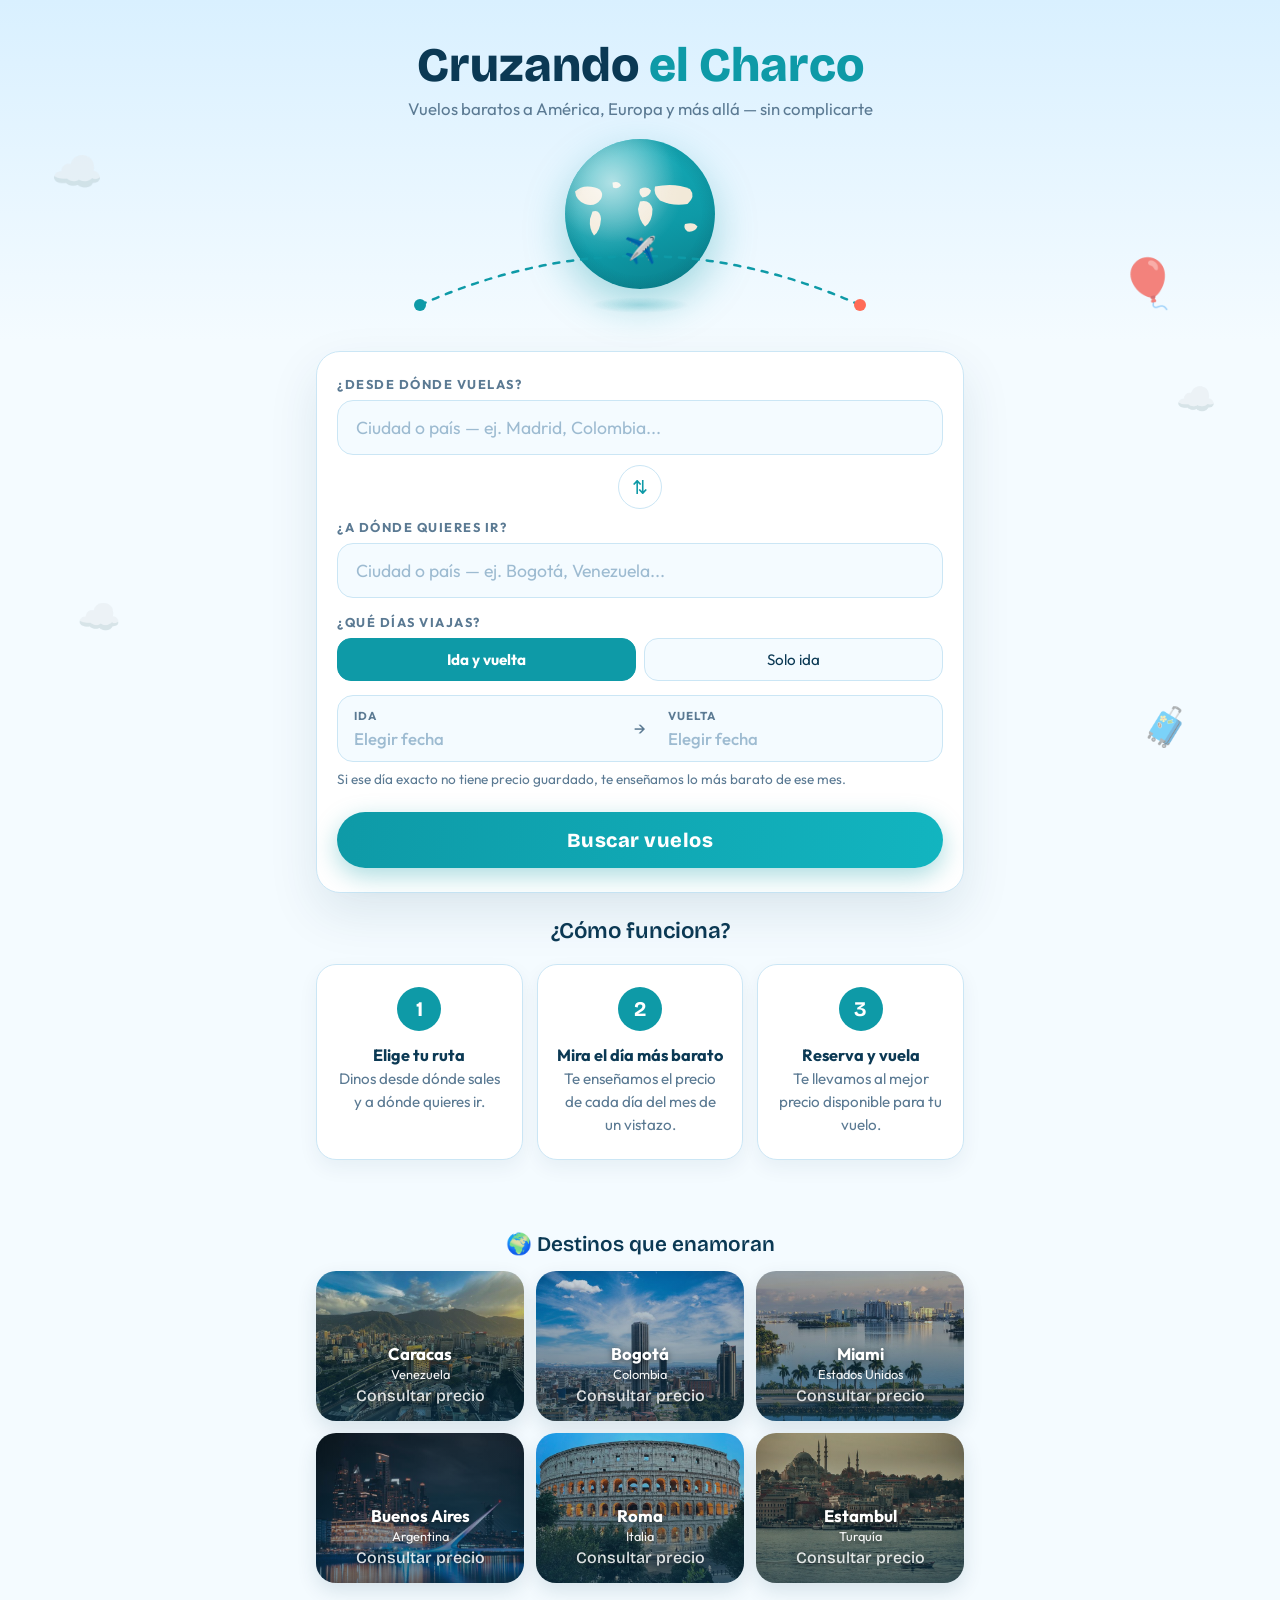
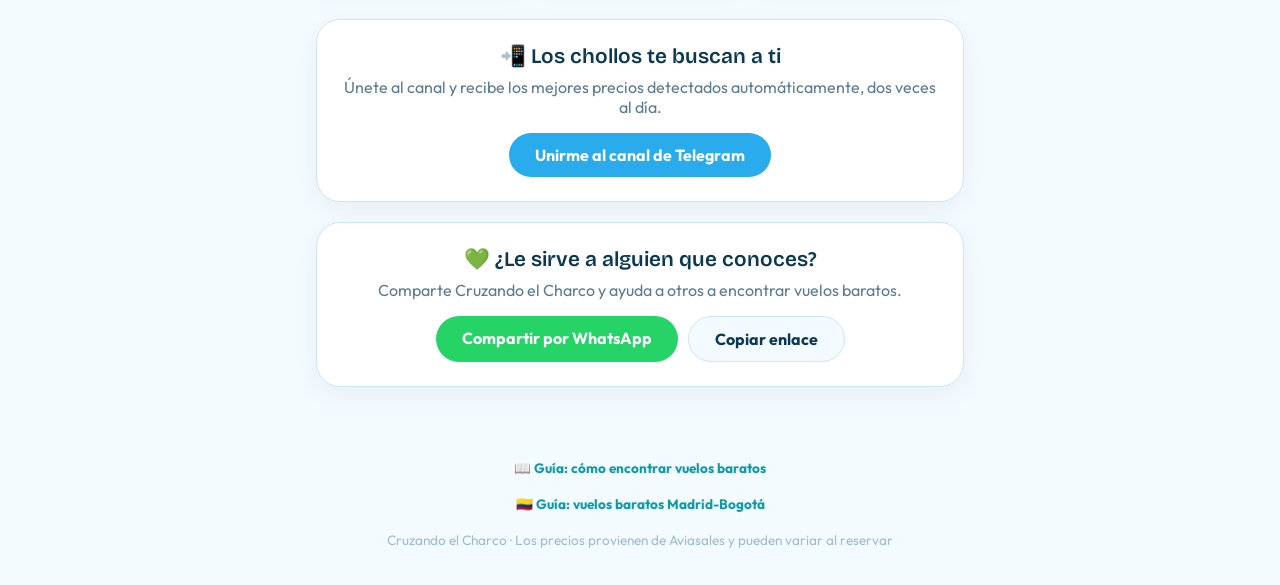
==== commit 8e245291: "Update index.html" ====
--- a/index.html
+++ b/index.html
@@ -29,9 +29,76 @@
 <link rel="icon" type="image/png" sizes="32x32" href="favicon-32.png">
 <link rel="apple-touch-icon" href="apple-touch-icon.png">
 <link href="https://fonts.googleapis.com/css2?family=Bricolage+Grotesque:wght@600;800&family=Outfit:wght@400;500;700&display=swap" rel="stylesheet">
-<link rel="stylesheet" href="estilo.css">
-<base target="_blank">
-<base target="_blank">
+<link rel="stylesheet" href="estilo.css?v=2">
+<style>
+  /* ===== Disparador de fechas ===== */
+  .fechas-disparador {
+    display:flex; align-items:stretch; gap:0;
+    border:1.5px solid var(--borde,#CBE6F5); border-radius:16px; overflow:hidden;
+    background:var(--horizonte,#F4FBFF); cursor:pointer;
+  }
+  .disp-lado { flex:1; padding:12px 16px; transition:background .15s; }
+  .disp-lado:hover { background:#E3F4FD; }
+  .disp-lado.activo { background:#D3ECFA; }
+  .disp-sep { display:flex; align-items:center; padding:0 6px; color:var(--apagado,#5B7A93); font-size:1.1rem; }
+  .disp-valor { font-size:1.05rem; font-weight:700; color:var(--tinta,#0B3954); margin-top:2px; }
+  .disp-valor.vacio { color:#9DBBD1; font-weight:500; }
+  .fechas-disparador.solo-ida .disp-sep,
+  .fechas-disparador.solo-ida #disp-vuelta { display:none; }
+
+  /* ===== Modal del calendario ===== */
+  .cal-overlay {
+    position:fixed; inset:0; background:rgba(11,57,84,.45);
+    display:none; align-items:center; justify-content:center; z-index:1000;
+    padding:16px;
+  }
+  .cal-overlay.abierto { display:flex; }
+  .cal-modal {
+    background:#fff; border-radius:24px; width:100%; max-width:380px;
+    max-height:90vh; overflow-y:auto; padding:20px;
+    box-shadow:0 20px 60px rgba(11,57,84,.3);
+    font-family:'Outfit',sans-serif;
+  }
+  .cal-cabecera { display:flex; justify-content:space-between; align-items:center; margin-bottom:14px; }
+  .cal-titulo { font-family:'Bricolage Grotesque',sans-serif; font-weight:600; font-size:1.15rem; color:var(--tinta,#0B3954); }
+  .cal-cerrar { background:none; border:none; font-size:1.3rem; color:var(--apagado,#5B7A93); cursor:pointer; padding:4px 8px; border-radius:8px; }
+  .cal-cerrar:hover { background:#F4FBFF; }
+  .cal-nav { display:flex; align-items:center; justify-content:space-between; margin-bottom:12px; }
+  .cal-flecha {
+    background:var(--horizonte,#F4FBFF); border:1.5px solid var(--borde,#CBE6F5);
+    width:40px; height:40px; border-radius:12px; font-size:1.3rem; color:var(--turquesa,#0E9AA7);
+    cursor:pointer; transition:all .15s;
+  }
+  .cal-flecha:hover { border-color:var(--turquesa,#0E9AA7); }
+  .cal-flecha:disabled { opacity:.3; cursor:not-allowed; }
+  .cal-mes-actual { font-weight:700; font-size:1.05rem; color:var(--tinta,#0B3954); text-transform:capitalize; }
+  .cal-dias-semana { display:grid; grid-template-columns:repeat(7,1fr); gap:2px; margin-bottom:6px; }
+  .cal-dias-semana span { text-align:center; font-size:.75rem; font-weight:700; color:var(--apagado,#5B7A93); padding:4px 0; }
+  .cal-grid { display:grid; grid-template-columns:repeat(7,1fr); gap:2px; }
+  .cal-dia {
+    aspect-ratio:1; border:none; background:none; border-radius:10px;
+    font-family:'Outfit',sans-serif; font-size:.95rem; color:var(--tinta,#0B3954);
+    cursor:pointer; display:flex; align-items:center; justify-content:center;
+    transition:background .1s; position:relative;
+  }
+  .cal-dia:hover:not(:disabled) { background:#E3F4FD; }
+  .cal-dia:disabled { color:#C5D6E3; cursor:not-allowed; }
+  .cal-dia.vacio { visibility:hidden; }
+  .cal-dia.en-rango { background:#D3ECFA; border-radius:0; }
+  .cal-dia.extremo { background:var(--turquesa,#0E9AA7); color:#fff; font-weight:700; }
+  .cal-dia.extremo.ida { border-radius:10px 0 0 10px; }
+  .cal-dia.extremo.vuelta { border-radius:0 10px 10px 0; }
+  .cal-dia.extremo.unico { border-radius:10px; }
+  .cal-pie { display:flex; align-items:center; justify-content:space-between; margin-top:16px; gap:10px; }
+  .cal-resumen { font-size:.9rem; color:var(--apagado,#5B7A93); flex:1; }
+  .cal-confirmar {
+    background:var(--coral,#FF6B57); color:#fff; border:none; font-family:'Outfit',sans-serif;
+    font-weight:700; font-size:1rem; padding:12px 26px; border-radius:14px; cursor:pointer;
+    transition:transform .15s, opacity .15s;
+  }
+  .cal-confirmar:hover:not(:disabled) { transform:translateY(-2px); }
+  .cal-confirmar:disabled { opacity:.4; cursor:not-allowed; }
+</style>
 </head>
 <body>
 
@@ -86,17 +153,41 @@
         <button type="button" class="tipo elegido" data-tipo="ida-vuelta">Ida y vuelta</button>
         <button type="button" class="tipo" data-tipo="solo-ida">Solo ida</button>
       </div>
-      <div class="fechas">
-        <div>
+      <div class="fechas-disparador" id="fechas-disparador">
+        <div class="disp-lado" id="disp-ida">
           <div class="sub-fecha">Ida</div>
-          <input type="date" id="fecha-ida" aria-label="Día de ida">
+          <div class="disp-valor" id="valor-ida">Elegir fecha</div>
         </div>
-        <div id="caja-vuelta">
+        <div class="disp-sep" id="disp-sep">→</div>
+        <div class="disp-lado" id="disp-vuelta">
           <div class="sub-fecha">Vuelta</div>
-          <input type="date" id="fecha-vuelta" aria-label="Día de vuelta">
+          <div class="disp-valor" id="valor-vuelta">Elegir fecha</div>
         </div>
       </div>
       <div class="aviso-flexible" id="aviso-flexible">Si ese día exacto no tiene precio guardado, te enseñamos lo más barato de ese mes.</div>
+    </div>
+
+    <!-- Calendario de rango (modal) -->
+    <div class="cal-overlay" id="cal-overlay">
+      <div class="cal-modal">
+        <div class="cal-cabecera">
+          <div class="cal-titulo" id="cal-titulo">Elige tu fecha de ida</div>
+          <button type="button" class="cal-cerrar" id="cal-cerrar" aria-label="Cerrar">✕</button>
+        </div>
+        <div class="cal-nav">
+          <button type="button" class="cal-flecha" id="cal-prev" aria-label="Mes anterior">‹</button>
+          <div class="cal-mes-actual" id="cal-mes-actual"></div>
+          <button type="button" class="cal-flecha" id="cal-next" aria-label="Mes siguiente">›</button>
+        </div>
+        <div class="cal-dias-semana">
+          <span>L</span><span>M</span><span>X</span><span>J</span><span>V</span><span>S</span><span>D</span>
+        </div>
+        <div class="cal-grid" id="cal-grid"></div>
+        <div class="cal-pie">
+          <div class="cal-resumen" id="cal-resumen">Toca el día de ida</div>
+          <button type="button" class="cal-confirmar" id="cal-confirmar" disabled>Confirmar</button>
+        </div>
+      </div>
     </div>
 
     <button class="boton-buscar" id="buscar">Buscar vuelos</button>
@@ -338,36 +429,219 @@
   });
 });
 
-/* ---------- Fechas de ida y vuelta ---------- */
+/* ---------- Calendario de rango ---------- */
 const NOMBRES_MES = ["Ene","Feb","Mar","Abr","May","Jun","Jul","Ago","Sep","Oct","Nov","Dic"];
-const inIda = document.getElementById("fecha-ida");
-const inVuelta = document.getElementById("fecha-vuelta");
-const cajaVuelta = document.getElementById("caja-vuelta");
+const NOMBRES_MES_LARGO = ["enero","febrero","marzo","abril","mayo","junio","julio","agosto","septiembre","octubre","noviembre","diciembre"];
 let tipoViaje = "ida-vuelta";
 
-(function prepararFechas() {
-  const hoy = new Date().toISOString().slice(0, 10);
-  inIda.min = hoy;
-  inVuelta.min = hoy;
-
-  /* La vuelta nunca puede ser antes de la ida */
-  inIda.addEventListener("change", () => {
-    inVuelta.min = inIda.value || hoy;
-    if (inVuelta.value && inVuelta.value < inIda.value) inVuelta.value = inIda.value;
+/* Objeto que reemplaza a los antiguos inputs: guarda las fechas elegidas como texto YYYY-MM-DD */
+const fechas = { ida:null, vuelta:null };
+
+/* Compatibilidad: el resto del código usa inIda.value / inVuelta.value.
+   Creamos objetos falsos que exponen .value y algún método, para no reescribir todo. */
+const inIda = {
+  get value() { return fechas.ida || ""; },
+  set value(v) { fechas.ida = v || null; refrescarDisparador(); }
+};
+const inVuelta = {
+  get value() { return fechas.vuelta || ""; },
+  set value(v) { fechas.vuelta = v || null; refrescarDisparador(); },
+  get min() { return fechas.ida || ""; },
+  set min(v) { /* no-op, el calendario ya valida */ }
+};
+
+const disparador = document.getElementById("fechas-disparador");
+const overlay = document.getElementById("cal-overlay");
+const grid = document.getElementById("cal-grid");
+const calMesActual = document.getElementById("cal-mes-actual");
+const calTitulo = document.getElementById("cal-titulo");
+const calResumen = document.getElementById("cal-resumen");
+const calConfirmar = document.getElementById("cal-confirmar");
+const calPrev = document.getElementById("cal-prev");
+const calNext = document.getElementById("cal-next");
+
+let mesVista = new Date();
+mesVista.setDate(1);
+let selIda = null;     /* Date temporal mientras el calendario está abierto */
+let selVuelta = null;
+
+function fmtCorto(fechaStr) {
+  if (!fechaStr) return "Elegir fecha";
+  const [a,m,d] = fechaStr.split("-").map(Number);
+  return `${d} ${NOMBRES_MES[m-1]}`;
+}
+
+function refrescarDisparador() {
+  const vIda = document.getElementById("valor-ida");
+  const vVuelta = document.getElementById("valor-vuelta");
+  vIda.textContent = fmtCorto(fechas.ida);
+  vIda.classList.toggle("vacio", !fechas.ida);
+  vVuelta.textContent = fmtCorto(fechas.vuelta);
+  vVuelta.classList.toggle("vacio", !fechas.vuelta);
+}
+
+function aStr(date) {
+  return `${date.getFullYear()}-${String(date.getMonth()+1).padStart(2,"0")}-${String(date.getDate()).padStart(2,"0")}`;
+}
+
+function mismasFecha(a, b) {
+  return a && b && a.getFullYear()===b.getFullYear() && a.getMonth()===b.getMonth() && a.getDate()===b.getDate();
+}
+
+function pintarCalendarioRango() {
+  const anio = mesVista.getFullYear();
+  const mes = mesVista.getMonth();
+  calMesActual.textContent = `${NOMBRES_MES_LARGO[mes]} ${anio}`;
+
+  /* No dejar navegar a meses pasados */
+  const hoy = new Date(); hoy.setHours(0,0,0,0);
+  const primerDiaMesVista = new Date(anio, mes, 1);
+  const mesActualReal = new Date(hoy.getFullYear(), hoy.getMonth(), 1);
+  calPrev.disabled = primerDiaMesVista <= mesActualReal;
+
+  grid.innerHTML = "";
+  /* getDay: 0=domingo. Queremos lunes primero, así que ajustamos */
+  let primerDiaSemana = new Date(anio, mes, 1).getDay();
+  primerDiaSemana = (primerDiaSemana === 0) ? 6 : primerDiaSemana - 1;
+  const diasEnMes = new Date(anio, mes+1, 0).getDate();
+
+  for (let i=0; i<primerDiaSemana; i++) {
+    const vacio = document.createElement("div");
+    vacio.className = "cal-dia vacio";
+    grid.appendChild(vacio);
+  }
+
+  for (let d=1; d<=diasEnMes; d++) {
+    const fecha = new Date(anio, mes, d);
+    const btn = document.createElement("button");
+    btn.type = "button";
+    btn.className = "cal-dia";
+    btn.textContent = d;
+
+    if (fecha < hoy) {
+      btn.disabled = true;
+    } else {
+      /* Marcado según selección */
+      const esIda = mismasFecha(fecha, selIda);
+      const esVuelta = mismasFecha(fecha, selVuelta);
+      if (selIda && selVuelta && fecha > selIda && fecha < selVuelta) {
+        btn.classList.add("en-rango");
+      }
+      if (esIda || esVuelta) {
+        btn.classList.add("extremo");
+        if (tipoViaje === "solo-ida") btn.classList.add("unico");
+        else if (esIda && selVuelta) btn.classList.add("ida");
+        else if (esVuelta) btn.classList.add("vuelta");
+        else btn.classList.add("unico");
+      }
+      btn.addEventListener("click", () => tocarDia(fecha));
+    }
+    grid.appendChild(btn);
+  }
+}
+
+function tocarDia(fecha) {
+  if (tipoViaje === "solo-ida") {
+    selIda = fecha;
+    selVuelta = null;
+  } else {
+    /* Primer toque, o reiniciar si ya había rango completo */
+    if (!selIda || (selIda && selVuelta)) {
+      selIda = fecha;
+      selVuelta = null;
+    } else {
+      /* Segundo toque */
+      if (fecha < selIda) {
+        /* si toca antes de la ida, esa pasa a ser la nueva ida */
+        selIda = fecha;
+      } else if (mismasFecha(fecha, selIda)) {
+        /* mismo día: no hacer vuelta */
+      } else {
+        selVuelta = fecha;
+      }
+    }
+  }
+  actualizarResumen();
+  pintarCalendarioRango();
+}
+
+function actualizarResumen() {
+  if (tipoViaje === "solo-ida") {
+    if (selIda) {
+      calResumen.textContent = `Ida: ${selIda.getDate()} ${NOMBRES_MES[selIda.getMonth()]}`;
+      calConfirmar.disabled = false;
+    } else {
+      calResumen.textContent = "Toca el día de tu viaje";
+      calConfirmar.disabled = true;
+    }
+    return;
+  }
+  if (selIda && selVuelta) {
+    calResumen.textContent = `${selIda.getDate()} ${NOMBRES_MES[selIda.getMonth()]} → ${selVuelta.getDate()} ${NOMBRES_MES[selVuelta.getMonth()]}`;
+    calConfirmar.disabled = false;
+  } else if (selIda) {
+    calResumen.textContent = `Ida: ${selIda.getDate()} ${NOMBRES_MES[selIda.getMonth()]}. Ahora la vuelta.`;
+    calConfirmar.disabled = true;
+  } else {
+    calResumen.textContent = "Toca el día de ida";
+    calConfirmar.disabled = true;
+  }
+}
+
+function abrirCalendario() {
+  /* Partir de lo ya elegido, si hay */
+  if (fechas.ida) {
+    const [a,m,d] = fechas.ida.split("-").map(Number);
+    selIda = new Date(a, m-1, d);
+    mesVista = new Date(a, m-1, 1);
+  } else {
+    selIda = null;
+    mesVista = new Date(); mesVista.setDate(1);
+  }
+  if (fechas.vuelta) {
+    const [a,m,d] = fechas.vuelta.split("-").map(Number);
+    selVuelta = new Date(a, m-1, d);
+  } else {
+    selVuelta = null;
+  }
+  calTitulo.textContent = tipoViaje === "solo-ida" ? "Elige tu fecha" : "Elige ida y vuelta";
+  actualizarResumen();
+  pintarCalendarioRango();
+  overlay.classList.add("abierto");
+}
+
+function cerrarCalendario() {
+  overlay.classList.remove("abierto");
+}
+
+function confirmarCalendario() {
+  if (selIda) fechas.ida = aStr(selIda);
+  fechas.vuelta = (tipoViaje !== "solo-ida" && selVuelta) ? aStr(selVuelta) : null;
+  refrescarDisparador();
+  cerrarCalendario();
+}
+
+/* Eventos del calendario */
+disparador.addEventListener("click", abrirCalendario);
+document.getElementById("cal-cerrar").addEventListener("click", cerrarCalendario);
+overlay.addEventListener("click", (e) => { if (e.target === overlay) cerrarCalendario(); });
+calConfirmar.addEventListener("click", confirmarCalendario);
+calPrev.addEventListener("click", () => { mesVista.setMonth(mesVista.getMonth()-1); pintarCalendarioRango(); });
+calNext.addEventListener("click", () => { mesVista.setMonth(mesVista.getMonth()+1); pintarCalendarioRango(); });
+
+/* Solo ida / ida y vuelta */
+document.querySelectorAll(".tipo").forEach(boton => {
+  boton.addEventListener("click", () => {
+    document.querySelectorAll(".tipo").forEach(b => b.classList.remove("elegido"));
+    boton.classList.add("elegido");
+    tipoViaje = boton.dataset.tipo;
+    const soloIda = tipoViaje === "solo-ida";
+    disparador.classList.toggle("solo-ida", soloIda);
+    if (soloIda) { fechas.vuelta = null; selVuelta = null; refrescarDisparador(); }
   });
-
-  /* Solo ida / ida y vuelta */
-  document.querySelectorAll(".tipo").forEach(boton => {
-    boton.addEventListener("click", () => {
-      document.querySelectorAll(".tipo").forEach(b => b.classList.remove("elegido"));
-      boton.classList.add("elegido");
-      tipoViaje = boton.dataset.tipo;
-      const soloIda = tipoViaje === "solo-ida";
-      cajaVuelta.style.display = soloIda ? "none" : "";
-      if (soloIda) inVuelta.value = "";
-    });
-  });
-})();
+});
+
+refrescarDisparador();
 
 /* ---------- Búsqueda ---------- */
 const estado = document.getElementById("estado");
@@ -570,7 +844,6 @@
         </div>
         <a class="reservar" href="${enlaceVivo}" target="_blank" rel="noopener">Ver vuelos en vivo</a>`;
       resultados.appendChild(caja);
-      const btnBuscar = document.getElementById("buscar");
       btnBuscar.classList.remove("buscando");
       btnBuscar.textContent = "Buscar vuelos";
       return;
@@ -642,7 +915,6 @@
     estado.textContent = "No pudimos completar la búsqueda. Espera unos segundos y reintenta.";
   } finally {
     /* Restaurar botón siempre, haya resultado o error */
-    const btnBuscar = document.getElementById("buscar");
     btnBuscar.classList.remove("buscando");
     btnBuscar.textContent = "Buscar vuelos";
   }
@@ -705,12 +977,10 @@
       rejilla.appendChild(tarjeta);
     });
 
-    /* Añadir urgencia: timestamp relativo */
-    const ahora = new Date();
-    const hace = Math.floor(Math.random() * 4) + 1; /* 1-4 horas */
+    /* Timestamp real: los datos de Travelpayouts se refrescan con el vigilante 2 veces al día */
     const sub = seccion.querySelector(".subtitulo");
     if (sub) {
-      sub.innerHTML = `Ida y vuelta, precios detectados en las últimas horas <span class="urgencia"><span class="punto-urgencia"></span> Actualizado hace ${hace} h</span>`;
+      sub.innerHTML = `Ida y vuelta, mejores precios detectados <span class="urgencia"><span class="punto-urgencia"></span> Actualizado hoy</span>`;
     }
 
     seccion.style.display = "block";
